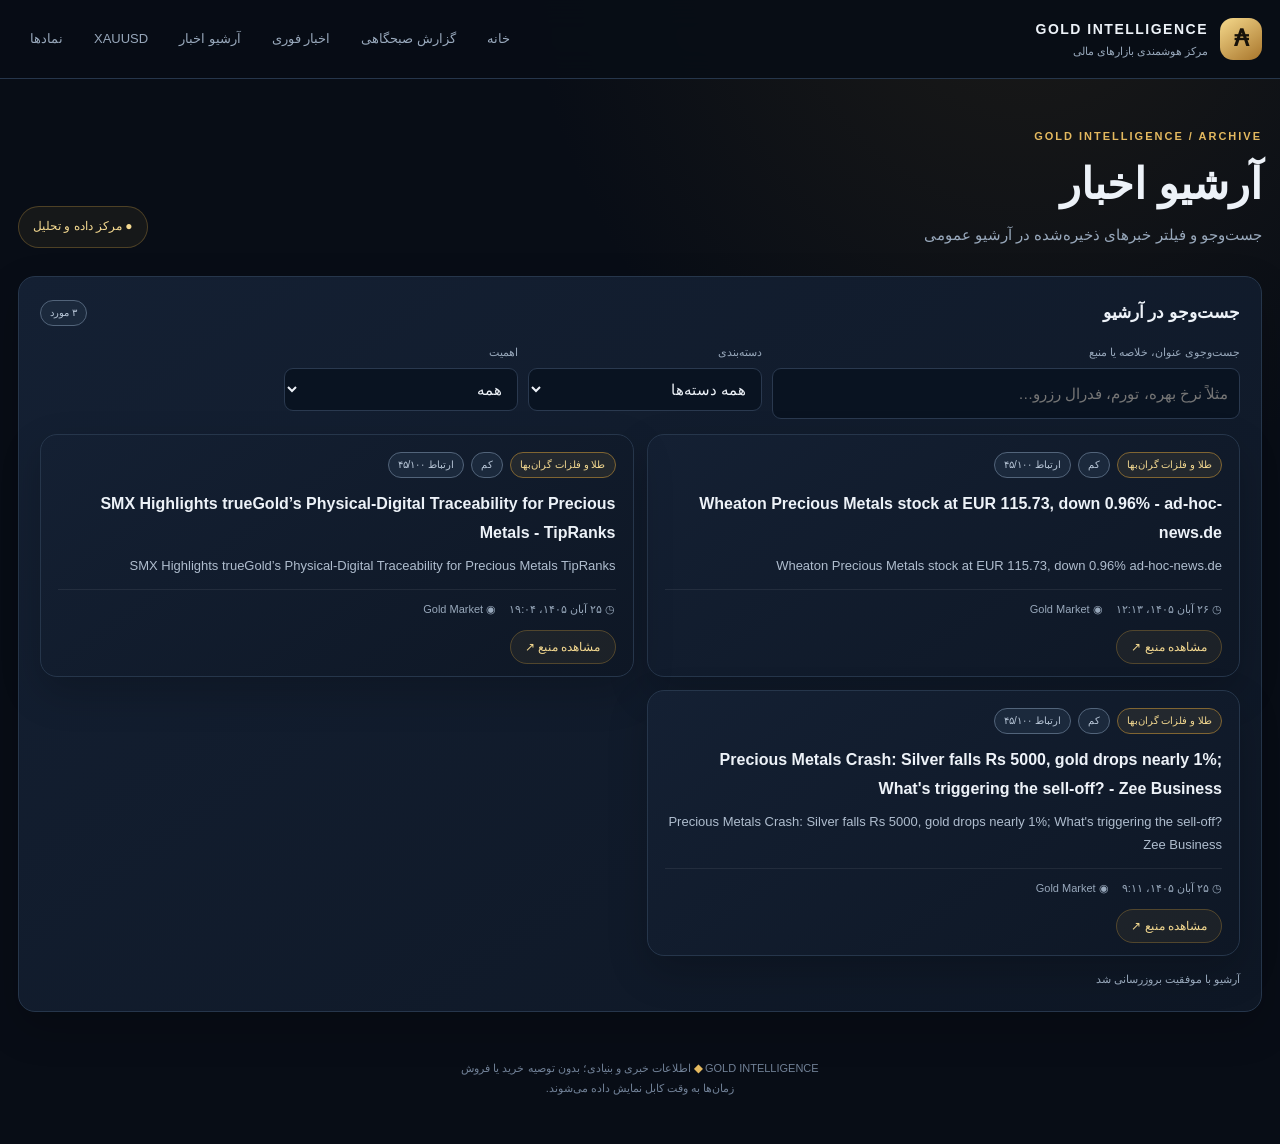
==== archive.html @ a311f6eb "Build multi-page Gold Intelligence website" ====
<!doctype html><html lang="fa" dir="rtl"><head><meta charset="utf-8"><meta name="viewport" content="width=device-width,initial-scale=1"><meta name="theme-color" content="#080d16"><meta name="description" content="آرشیو اخبار | Gold Intelligence"><title>آرشیو اخبار | Gold Intelligence</title><link rel="stylesheet" href="assets/site.css"></head><body data-page="archive" ><header class="topbar"><div class="shell top-inner"><a class="brand" href="index.html"><div class="mark">₳</div><div><strong>GOLD INTELLIGENCE</strong><small>مرکز هوشمندی بازارهای مالی</small></div></a><nav class="nav"><a href="index.html">خانه</a><a href="reports.html">گزارش صبحگاهی</a><a href="breaking.html">اخبار فوری</a><a href="archive.html">آرشیو اخبار</a><a href="xauusd.html">XAUUSD</a><a href="symbols.html">نمادها</a></nav></div></header><main class="shell"><section class="hero"><div><div class="eyebrow">GOLD INTELLIGENCE / ARCHIVE</div><h1>آرشیو اخبار</h1><p>جست‌وجو و فیلتر خبرهای ذخیره‌شده در آرشیو عمومی</p></div><div class="pill">● مرکز داده و تحلیل</div></section><section class="panel"><div class="section-head"><h2>جست‌وجو در آرشیو</h2><span id="result-count" class="tag">—</span></div><div class="filters"><div class="field wide"><label>جست‌وجوی عنوان، خلاصه یا منبع</label><input id="q" type="search" placeholder="مثلاً نرخ بهره، تورم، فدرال رزرو…"></div><div class="field"><label>دسته‌بندی</label><select id="cat"><option value="">همه دسته‌ها</option></select></div><div class="field"><label>اهمیت</label><select id="imp"><option value="">همه</option><option>عادی</option><option>متوسط</option><option>بالا</option><option>فوری</option><option>بحرانی</option></select></div></div><div id="news-list" class="cards"><div class="empty">در حال دریافت آرشیو…</div></div><div id="status" style="color:var(--muted);font-size:11px;margin-top:14px"></div></section></main><footer class="shell footer">GOLD INTELLIGENCE <b>◆</b> اطلاعات خبری و بنیادی؛ بدون توصیه خرید یا فروش<br>زمان‌ها به وقت کابل نمایش داده می‌شوند.</footer><script src="assets/site.js" defer></script></body></html>
---- assets/site.css ----
:root{color-scheme:dark;--bg:#080d16;--panel:#101a29;--panel2:#142235;--line:#26364b;--gold:#e4b95f;--gold2:#f4d990;--text:#edf2f8;--muted:#98a8bb;--green:#55c58a;--red:#ef7777}*{box-sizing:border-box}body{margin:0;background:radial-gradient(ellipse at 80% -10%,#45371b55,transparent 35%),var(--bg);color:var(--text);font:15px/1.8 Tahoma,"Segoe UI",sans-serif}a{color:inherit;text-decoration:none}.shell{width:min(1320px,calc(100% - 36px));margin:auto}.topbar{position:sticky;top:0;z-index:10;background:#080d16ed;backdrop-filter:blur(16px);border-bottom:1px solid var(--line)}.top-inner{min-height:78px;display:flex;align-items:center;justify-content:space-between;gap:24px}.brand{display:flex;align-items:center;gap:12px;min-width:220px}.mark{width:42px;height:42px;border-radius:13px;background:linear-gradient(145deg,#f5d98c,#a8752b);display:grid;place-items:center;color:#17120a;font-size:23px;font-weight:900}.brand strong{display:block;letter-spacing:1.5px;font-size:14px}.brand small{display:block;color:var(--muted);font-size:11px}.nav{display:flex;gap:7px;flex-wrap:wrap}.nav a{padding:8px 12px;border-radius:9px;color:var(--muted);font-size:13px}.nav a:hover,.nav a.active{background:#d9ad5318;color:var(--gold2)}.hero{padding:48px 0 28px;display:flex;justify-content:space-between;align-items:end;gap:24px}.eyebrow{color:var(--gold);font-size:11px;font-weight:bold;letter-spacing:2px}.hero h1{font-size:clamp(27px,4vw,43px);line-height:1.35;margin:8px 0}.hero p{color:var(--muted);max-width:760px;margin:0}.pill{border:1px solid #80653288;border-radius:99px;padding:9px 14px;color:var(--gold2);background:#d6aa4b12;font-size:12px;white-space:nowrap}.grid{display:grid;grid-template-columns:repeat(12,1fr);gap:16px}.panel,.stat,.news-card,.symbol-card{background:linear-gradient(145deg,#142033,#0e1725);border:1px solid var(--line);border-radius:17px;box-shadow:0 16px 40px #0003}.panel{padding:21px;margin-bottom:17px}.stat{grid-column:span 3;padding:19px}.stat span{color:var(--muted);font-size:12px}.stat strong{display:block;font-size:29px;color:var(--gold2);margin-top:5px}.stat small{color:#77879b;font-size:11px}.section-head{display:flex;align-items:center;justify-content:space-between;gap:14px;margin-bottom:15px}.section-head h2{font-size:17px;margin:0}.section-head small{color:var(--muted)}.cards{display:grid;grid-template-columns:repeat(2,minmax(0,1fr));gap:13px}.news-card{padding:17px;transition:.2s}.news-card:hover,.symbol-card:hover{transform:translateY(-2px);border-color:#92713a}.tags{display:flex;gap:7px;flex-wrap:wrap}.tag{font-size:10px;padding:3px 9px;border-radius:30px;border:1px solid #52647a;color:#b9c7d8;background:#1b293c}.tag.gold{color:var(--gold2);border-color:#806532;background:#d6aa4b18}.tag.urgent{color:#ffaaaa;border-color:#8b4545;background:#8b45451a}.news-card h3{font-size:16px;line-height:1.8;margin:12px 0 6px}.news-card p{font-size:13px;color:#afbdce;margin:0 0 12px}.meta{display:flex;gap:13px;flex-wrap:wrap;color:var(--muted);font-size:11px;border-top:1px solid #ffffff12;padding-top:10px}.empty{padding:32px;text-align:center;border:1px dashed #35445a;border-radius:14px;color:var(--muted)}.filters{display:grid;grid-template-columns:2fr repeat(3,1fr);gap:10px;margin:15px 0}.field label{display:block;color:var(--muted);font-size:11px;margin-bottom:5px}.field input,.field select{width:100%;background:#091321;border:1px solid #2a394f;color:var(--text);border-radius:9px;padding:11px;font:inherit}.btn{border:1px solid #806532;background:linear-gradient(135deg,#e7bd62,#b8893c);color:#17130b;border-radius:10px;padding:10px 15px;font-weight:bold;cursor:pointer}.symbol-grid{display:grid;grid-template-columns:repeat(4,1fr);gap:13px}.symbol-card{padding:19px}.symbol-card b{font-size:18px;color:var(--gold2)}.symbol-card p{color:var(--muted);font-size:12px;margin:5px 0}.symbol-card span{font-size:11px;color:#8b9bb0}.note{border-right:3px solid var(--gold);background:#d6aa4b12;padding:13px 16px;border-radius:8px;color:#c4cfdd;font-size:12px}.footer{padding:30px 0 45px;color:#718197;text-align:center;font-size:11px}.footer b{color:var(--gold)}@media(max-width:900px){.top-inner{align-items:flex-start;padding:15px 0;flex-direction:column;gap:10px}.nav{width:100%;overflow:auto;flex-wrap:nowrap}.nav a{white-space:nowrap}.stat{grid-column:span 6}.symbol-grid{grid-template-columns:repeat(2,1fr)}}@media(max-width:620px){.shell{width:calc(100% - 24px)}.hero{padding:30px 0 20px;align-items:flex-start;flex-direction:column}.cards{grid-template-columns:1fr}.filters{grid-template-columns:1fr 1fr}.filters .wide{grid-column:span 2}.panel{padding:14px}.stat{padding:14px}.stat strong{font-size:23px}.symbol-grid{grid-template-columns:1fr 1fr}}
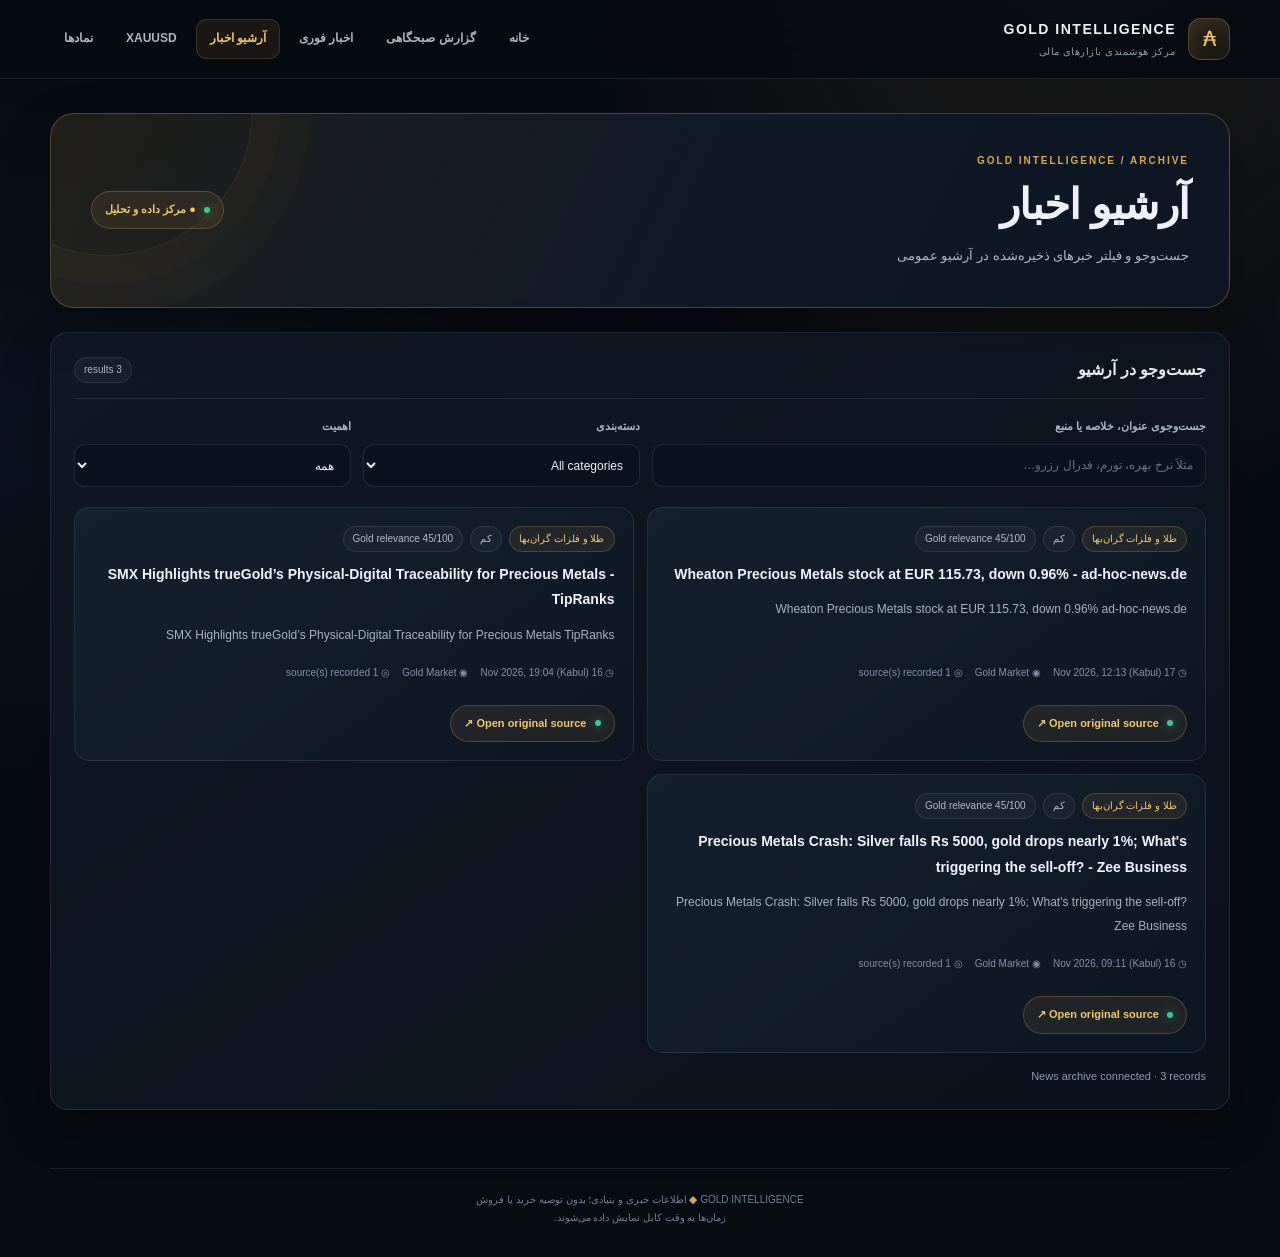
==== commit b86c6360: "Bust cached stylesheets across all dashboard pages" ====
--- a/archive.html
+++ b/archive.html
@@ -1 +1 @@
-<!doctype html><html lang="fa" dir="rtl"><head><meta charset="utf-8"><meta name="viewport" content="width=device-width,initial-scale=1"><meta name="theme-color" content="#080d16"><meta name="description" content="آرشیو اخبار | Gold Intelligence"><title>آرشیو اخبار | Gold Intelligence</title><link rel="stylesheet" href="assets/site.css"></head><body data-page="archive" ><header class="topbar"><div class="shell top-inner"><a class="brand" href="index.html"><div class="mark">₳</div><div><strong>GOLD INTELLIGENCE</strong><small>مرکز هوشمندی بازارهای مالی</small></div></a><nav class="nav"><a href="index.html">خانه</a><a href="reports.html">گزارش صبحگاهی</a><a href="breaking.html">اخبار فوری</a><a href="archive.html">آرشیو اخبار</a><a href="xauusd.html">XAUUSD</a><a href="symbols.html">نمادها</a></nav></div></header><main class="shell"><section class="hero"><div><div class="eyebrow">GOLD INTELLIGENCE / ARCHIVE</div><h1>آرشیو اخبار</h1><p>جست‌وجو و فیلتر خبرهای ذخیره‌شده در آرشیو عمومی</p></div><div class="pill">● مرکز داده و تحلیل</div></section><section class="panel"><div class="section-head"><h2>جست‌وجو در آرشیو</h2><span id="result-count" class="tag">—</span></div><div class="filters"><div class="field wide"><label>جست‌وجوی عنوان، خلاصه یا منبع</label><input id="q" type="search" placeholder="مثلاً نرخ بهره، تورم، فدرال رزرو…"></div><div class="field"><label>دسته‌بندی</label><select id="cat"><option value="">همه دسته‌ها</option></select></div><div class="field"><label>اهمیت</label><select id="imp"><option value="">همه</option><option>عادی</option><option>متوسط</option><option>بالا</option><option>فوری</option><option>بحرانی</option></select></div></div><div id="news-list" class="cards"><div class="empty">در حال دریافت آرشیو…</div></div><div id="status" style="color:var(--muted);font-size:11px;margin-top:14px"></div></section></main><footer class="shell footer">GOLD INTELLIGENCE <b>◆</b> اطلاعات خبری و بنیادی؛ بدون توصیه خرید یا فروش<br>زمان‌ها به وقت کابل نمایش داده می‌شوند.</footer><script src="assets/site.js" defer></script></body></html>+<!doctype html><html lang="fa" dir="rtl"><head><meta charset="utf-8"><meta name="viewport" content="width=device-width,initial-scale=1"><meta name="theme-color" content="#080d16"><meta name="description" content="آرشیو اخبار | Gold Intelligence"><title>آرشیو اخبار | Gold Intelligence</title><link rel="stylesheet" href="assets/site.css?v=20261117-1538"></head><body data-page="archive" ><header class="topbar"><div class="shell top-inner"><a class="brand" href="index.html"><div class="mark">₳</div><div><strong>GOLD INTELLIGENCE</strong><small>مرکز هوشمندی بازارهای مالی</small></div></a><nav class="nav"><a href="index.html">خانه</a><a href="reports.html">گزارش صبحگاهی</a><a href="breaking.html">اخبار فوری</a><a href="archive.html">آرشیو اخبار</a><a href="xauusd.html">XAUUSD</a><a href="symbols.html">نمادها</a></nav></div></header><main class="shell"><section class="hero"><div><div class="eyebrow">GOLD INTELLIGENCE / ARCHIVE</div><h1>آرشیو اخبار</h1><p>جست‌وجو و فیلتر خبرهای ذخیره‌شده در آرشیو عمومی</p></div><div class="pill">● مرکز داده و تحلیل</div></section><section class="panel"><div class="section-head"><h2>جست‌وجو در آرشیو</h2><span id="result-count" class="tag">—</span></div><div class="filters"><div class="field wide"><label>جست‌وجوی عنوان، خلاصه یا منبع</label><input id="q" type="search" placeholder="مثلاً نرخ بهره، تورم، فدرال رزرو…"></div><div class="field"><label>دسته‌بندی</label><select id="cat"><option value="">همه دسته‌ها</option></select></div><div class="field"><label>اهمیت</label><select id="imp"><option value="">همه</option><option>عادی</option><option>متوسط</option><option>بالا</option><option>فوری</option><option>بحرانی</option></select></div></div><div id="news-list" class="cards"><div class="empty">در حال دریافت آرشیو…</div></div><div id="status" style="color:var(--muted);font-size:11px;margin-top:14px"></div></section></main><footer class="shell footer">GOLD INTELLIGENCE <b>◆</b> اطلاعات خبری و بنیادی؛ بدون توصیه خرید یا فروش<br>زمان‌ها به وقت کابل نمایش داده می‌شوند.</footer><script src="assets/site.js" defer></script></body></html>
--- a/assets/site.css
+++ b/assets/site.css
@@ -1 +1,86 @@
-:root{color-scheme:dark;--bg:#080d16;--panel:#101a29;--panel2:#142235;--line:#26364b;--gold:#e4b95f;--gold2:#f4d990;--text:#edf2f8;--muted:#98a8bb;--green:#55c58a;--red:#ef7777}*{box-sizing:border-box}body{margin:0;background:radial-gradient(ellipse at 80% -10%,#45371b55,transparent 35%),var(--bg);color:var(--text);font:15px/1.8 Tahoma,"Segoe UI",sans-serif}a{color:inherit;text-decoration:none}.shell{width:min(1320px,calc(100% - 36px));margin:auto}.topbar{position:sticky;top:0;z-index:10;background:#080d16ed;backdrop-filter:blur(16px);border-bottom:1px solid var(--line)}.top-inner{min-height:78px;display:flex;align-items:center;justify-content:space-between;gap:24px}.brand{display:flex;align-items:center;gap:12px;min-width:220px}.mark{width:42px;height:42px;border-radius:13px;background:linear-gradient(145deg,#f5d98c,#a8752b);display:grid;place-items:center;color:#17120a;font-size:23px;font-weight:900}.brand strong{display:block;letter-spacing:1.5px;font-size:14px}.brand small{display:block;color:var(--muted);font-size:11px}.nav{display:flex;gap:7px;flex-wrap:wrap}.nav a{padding:8px 12px;border-radius:9px;color:var(--muted);font-size:13px}.nav a:hover,.nav a.active{background:#d9ad5318;color:var(--gold2)}.hero{padding:48px 0 28px;display:flex;justify-content:space-between;align-items:end;gap:24px}.eyebrow{color:var(--gold);font-size:11px;font-weight:bold;letter-spacing:2px}.hero h1{font-size:clamp(27px,4vw,43px);line-height:1.35;margin:8px 0}.hero p{color:var(--muted);max-width:760px;margin:0}.pill{border:1px solid #80653288;border-radius:99px;padding:9px 14px;color:var(--gold2);background:#d6aa4b12;font-size:12px;white-space:nowrap}.grid{display:grid;grid-template-columns:repeat(12,1fr);gap:16px}.panel,.stat,.news-card,.symbol-card{background:linear-gradient(145deg,#142033,#0e1725);border:1px solid var(--line);border-radius:17px;box-shadow:0 16px 40px #0003}.panel{padding:21px;margin-bottom:17px}.stat{grid-column:span 3;padding:19px}.stat span{color:var(--muted);font-size:12px}.stat strong{display:block;font-size:29px;color:var(--gold2);margin-top:5px}.stat small{color:#77879b;font-size:11px}.section-head{display:flex;align-items:center;justify-content:space-between;gap:14px;margin-bottom:15px}.section-head h2{font-size:17px;margin:0}.section-head small{color:var(--muted)}.cards{display:grid;grid-template-columns:repeat(2,minmax(0,1fr));gap:13px}.news-card{padding:17px;transition:.2s}.news-card:hover,.symbol-card:hover{transform:translateY(-2px);border-color:#92713a}.tags{display:flex;gap:7px;flex-wrap:wrap}.tag{font-size:10px;padding:3px 9px;border-radius:30px;border:1px solid #52647a;color:#b9c7d8;background:#1b293c}.tag.gold{color:var(--gold2);border-color:#806532;background:#d6aa4b18}.tag.urgent{color:#ffaaaa;border-color:#8b4545;background:#8b45451a}.news-card h3{font-size:16px;line-height:1.8;margin:12px 0 6px}.news-card p{font-size:13px;color:#afbdce;margin:0 0 12px}.meta{display:flex;gap:13px;flex-wrap:wrap;color:var(--muted);font-size:11px;border-top:1px solid #ffffff12;padding-top:10px}.empty{padding:32px;text-align:center;border:1px dashed #35445a;border-radius:14px;color:var(--muted)}.filters{display:grid;grid-template-columns:2fr repeat(3,1fr);gap:10px;margin:15px 0}.field label{display:block;color:var(--muted);font-size:11px;margin-bottom:5px}.field input,.field select{width:100%;background:#091321;border:1px solid #2a394f;color:var(--text);border-radius:9px;padding:11px;font:inherit}.btn{border:1px solid #806532;background:linear-gradient(135deg,#e7bd62,#b8893c);color:#17130b;border-radius:10px;padding:10px 15px;font-weight:bold;cursor:pointer}.symbol-grid{display:grid;grid-template-columns:repeat(4,1fr);gap:13px}.symbol-card{padding:19px}.symbol-card b{font-size:18px;color:var(--gold2)}.symbol-card p{color:var(--muted);font-size:12px;margin:5px 0}.symbol-card span{font-size:11px;color:#8b9bb0}.note{border-right:3px solid var(--gold);background:#d6aa4b12;padding:13px 16px;border-radius:8px;color:#c4cfdd;font-size:12px}.footer{padding:30px 0 45px;color:#718197;text-align:center;font-size:11px}.footer b{color:var(--gold)}@media(max-width:900px){.top-inner{align-items:flex-start;padding:15px 0;flex-direction:column;gap:10px}.nav{width:100%;overflow:auto;flex-wrap:nowrap}.nav a{white-space:nowrap}.stat{grid-column:span 6}.symbol-grid{grid-template-columns:repeat(2,1fr)}}@media(max-width:620px){.shell{width:calc(100% - 24px)}.hero{padding:30px 0 20px;align-items:flex-start;flex-direction:column}.cards{grid-template-columns:1fr}.filters{grid-template-columns:1fr 1fr}.filters .wide{grid-column:span 2}.panel{padding:14px}.stat{padding:14px}.stat strong{font-size:23px}.symbol-grid{grid-template-columns:1fr 1fr}}+/* GOLD INTELLIGENCE — unified professional trading dashboard */
+:root{
+  color-scheme:dark;
+  --bg:#070b12;--bg-soft:#0b111b;--surface:#101925;--surface-2:#141f2d;
+  --surface-3:#182536;--line:rgba(181,196,216,.12);--line-strong:rgba(212,166,77,.3);
+  --text:#edf2f8;--muted:#8d9bad;--gold:#d6aa4b;--gold-bright:#f0c66d;
+  --green:#39c98a;--red:#ef7373;--blue:#7ca9e8;--radius:18px;
+  --shadow:0 18px 50px rgba(0,0,0,.24);
+}
+*{box-sizing:border-box}
+html{scroll-behavior:smooth;background:var(--bg)}
+body{margin:0;min-height:100vh;background:radial-gradient(ellipse at 85% -10%,rgba(214,170,75,.11),transparent 34%),radial-gradient(ellipse at 0% 35%,rgba(55,99,151,.09),transparent 30%),var(--bg);color:var(--text);font-family:Inter,"Segoe UI",Tahoma,Arial,sans-serif;font-size:14px;line-height:1.8;direction:rtl}
+a{color:inherit;text-decoration:none;transition:color .2s,border-color .2s,background .2s}
+button,input,select{font:inherit}
+button{cursor:pointer}
+::selection{background:rgba(214,170,75,.3);color:#fff}
+.shell{width:min(1180px,calc(100% - 44px));margin-inline:auto}
+.topbar{position:sticky;top:0;z-index:20;background:rgba(7,11,18,.88);border-bottom:1px solid var(--line);backdrop-filter:blur(18px);-webkit-backdrop-filter:blur(18px)}
+.top-inner{min-height:78px;display:flex;align-items:center;justify-content:space-between;gap:24px}
+.brand{display:flex;align-items:center;gap:12px;min-width:max-content}
+.brand .mark{width:42px;height:42px;display:grid;place-items:center;border:1px solid var(--line-strong);border-radius:13px;background:linear-gradient(145deg,rgba(214,170,75,.2),rgba(214,170,75,.04));color:var(--gold-bright);font-size:21px;box-shadow:inset 0 0 18px rgba(214,170,75,.07)}
+.brand strong{display:block;font-size:14px;letter-spacing:1.5px;font-weight:800}
+.brand small{display:block;color:var(--muted);font-size:10px;letter-spacing:.5px;margin-top:1px}
+.nav{display:flex;align-items:center;gap:5px;flex-wrap:wrap}
+.nav a{padding:8px 13px;border:1px solid transparent;border-radius:10px;color:#aab6c5;font-size:12px;font-weight:650;white-space:nowrap}
+.nav a:hover,.nav a.active{color:var(--gold-bright);background:rgba(214,170,75,.09);border-color:rgba(214,170,75,.18)}
+main.shell{padding-top:34px;padding-bottom:58px}
+.hero{position:relative;overflow:hidden;display:flex;align-items:center;justify-content:space-between;gap:30px;padding:38px 40px;margin-bottom:24px;border:1px solid var(--line-strong);border-radius:24px;background:linear-gradient(115deg,rgba(214,170,75,.12),rgba(17,27,41,.94) 52%,rgba(13,22,34,.98));box-shadow:var(--shadow)}
+.hero:after{content:"";position:absolute;width:290px;height:290px;border:1px solid rgba(214,170,75,.12);border-radius:50%;left:-90px;top:-150px;box-shadow:0 0 0 28px rgba(214,170,75,.025),0 0 0 58px rgba(214,170,75,.02);pointer-events:none}
+.hero>div{position:relative;z-index:1;max-width:760px}
+.eyebrow,.section-kicker{color:var(--gold);font-size:10px;font-weight:800;letter-spacing:2px;text-transform:uppercase}
+.hero h1{margin:8px 0 10px;font-size:clamp(27px,4vw,42px);line-height:1.3;font-weight:800;letter-spacing:-.8px}
+.hero p{max-width:720px;margin:0;color:#aeb9c8;font-size:13px;line-height:2}
+.pill{display:inline-flex;align-items:center;gap:8px;padding:8px 13px;border:1px solid rgba(214,170,75,.26);border-radius:999px;background:rgba(214,170,75,.09);color:var(--gold-bright);font-size:11px;font-weight:700;white-space:nowrap}
+.pill:before{content:"";width:6px;height:6px;border-radius:50%;background:var(--green);box-shadow:0 0 10px rgba(57,201,138,.65)}
+.grid{display:grid;grid-template-columns:repeat(4,minmax(0,1fr));gap:14px;margin:20px 0}
+.stat{position:relative;overflow:hidden;min-height:126px;padding:19px 20px;border:1px solid var(--line);border-radius:16px;background:linear-gradient(145deg,rgba(20,31,45,.96),rgba(12,19,29,.96));box-shadow:0 8px 24px rgba(0,0,0,.12)}
+.stat:after{content:"";position:absolute;width:70px;height:70px;left:-24px;bottom:-35px;border:1px solid rgba(214,170,75,.12);border-radius:50%}
+.stat span{display:block;color:var(--muted);font-size:11px;font-weight:600}
+.stat strong{display:block;margin:7px 0 3px;color:var(--text);font-size:25px;line-height:1.4;font-weight:800;direction:ltr;text-align:right;font-variant-numeric:tabular-nums}
+.stat small{color:#718197;font-size:10px}
+.panel{margin-top:18px;padding:23px;border:1px solid var(--line);border-radius:var(--radius);background:linear-gradient(145deg,rgba(16,25,37,.96),rgba(11,18,28,.97));box-shadow:var(--shadow)}
+.section-head{display:flex;align-items:center;justify-content:space-between;gap:15px;margin-bottom:18px;padding-bottom:14px;border-bottom:1px solid var(--line)}
+.section-head h2,.panel h2{margin:0;font-size:16px;font-weight:750;color:#e8edf4}
+.section-head small{color:var(--muted);font-size:11px}
+.section-head .tag{white-space:nowrap}
+.cards{display:grid;grid-template-columns:repeat(2,minmax(0,1fr));gap:13px}
+.news-card{display:flex;flex-direction:column;gap:10px;min-width:0;padding:18px;border:1px solid var(--line);border-radius:15px;background:linear-gradient(145deg,rgba(22,34,49,.88),rgba(14,23,35,.92));transition:transform .2s,border-color .2s,background .2s}
+.news-card:hover{transform:translateY(-2px);border-color:rgba(214,170,75,.32);background:var(--surface-2)}
+.news-card h3{margin:0;color:#f0f3f8;font-size:14px;line-height:1.8;font-weight:750}
+.news-card p{margin:0;color:#a6b2c1;font-size:12px;line-height:2}
+.news-card .meta{display:flex;align-items:center;flex-wrap:wrap;gap:12px;margin-top:auto;padding-top:7px;color:#8291a4;font-size:10px}
+.tags{display:flex;align-items:center;flex-wrap:wrap;gap:7px}
+.tag{display:inline-flex;align-items:center;padding:4px 9px;border:1px solid var(--line);border-radius:999px;background:rgba(255,255,255,.035);color:#aebaca;font-size:10px;line-height:1.6}
+.tag.gold{border-color:rgba(214,170,75,.24);background:rgba(214,170,75,.09);color:var(--gold-bright)}
+.tag.urgent{border-color:rgba(239,115,115,.25);background:rgba(239,115,115,.1);color:#ff9b9b}
+.tag.green{border-color:rgba(57,201,138,.22);background:rgba(57,201,138,.08);color:#71dfad}
+.filters{display:grid;grid-template-columns:minmax(220px,2fr) repeat(2,minmax(150px,1fr));gap:12px;margin:16px 0 20px}
+.field{display:flex;flex-direction:column;gap:7px;min-width:0}
+.field label{color:#aab6c5;font-size:11px;font-weight:650}
+.field input,.field select,.filters input,.filters select{width:100%;min-height:43px;padding:9px 12px;border:1px solid var(--line);border-radius:11px;outline:none;background:#0a121d;color:var(--text);font-size:12px}
+.field input:focus,.field select:focus,.filters input:focus,.filters select:focus{border-color:rgba(214,170,75,.55);box-shadow:0 0 0 3px rgba(214,170,75,.08)}
+.field input::placeholder,.filters input::placeholder{color:#637286}
+.empty{grid-column:1/-1;padding:30px 18px;border:1px dashed rgba(145,163,185,.2);border-radius:14px;color:var(--muted);text-align:center;font-size:12px;background:rgba(255,255,255,.015)}
+.status-line{display:flex;align-items:center;gap:9px;margin:12px 0;color:var(--green);font-size:11px}
+.status-line:before{content:"";width:7px;height:7px;border-radius:50%;background:currentColor;box-shadow:0 0 9px currentColor}
+.event-row{display:grid;grid-template-columns:minmax(0,1fr) auto;gap:10px 16px;padding:15px 0;border-bottom:1px solid var(--line)}
+.event-row:last-child{border:0}
+.event-row b{font-size:12px;color:#e4eaf1}
+.event-row small{display:block;color:var(--muted);font-size:10px}
+.event-values{grid-column:1/-1;display:flex;flex-wrap:wrap;gap:8px 18px;color:#94a4b7;font-size:10px}
+.report-message{white-space:pre-wrap;max-height:420px;overflow:auto;padding:20px;border:1px solid var(--line);border-radius:14px;background:#09111c;color:#cbd5e1;font:12px/2 Tahoma,"Segoe UI",sans-serif}
+.note{padding:13px 16px;border-right:2px solid var(--gold);border-radius:8px;background:rgba(214,170,75,.055);color:#aab6c5;font-size:11px;line-height:2}
+.symbol-grid{display:grid;grid-template-columns:repeat(3,minmax(0,1fr));gap:13px}
+.symbol-card{display:flex;align-items:center;justify-content:space-between;gap:12px;padding:17px;border:1px solid var(--line);border-radius:14px;background:var(--surface);transition:.2s}
+.symbol-card:hover{border-color:var(--line-strong);transform:translateY(-2px)}
+.symbol-card strong{font-size:14px;direction:ltr}
+.symbol-card small{display:block;color:var(--muted);font-size:10px}
+button,.button,.pill-link{border:1px solid var(--line-strong);border-radius:10px;background:rgba(214,170,75,.1);color:var(--gold-bright);padding:9px 14px;font-size:11px;font-weight:700}
+button:hover,.button:hover,.pill-link:hover{background:rgba(214,170,75,.18)}
+footer,.footer{padding:22px 0 30px;border-top:1px solid var(--line);color:#718096;font-size:10px;text-align:center}
+footer b,.footer b{color:var(--gold)}
+a:focus-visible,button:focus-visible,input:focus-visible,select:focus-visible{outline:2px solid var(--gold);outline-offset:3px}
+[dir="ltr"],.ltr{direction:ltr;unicode-bidi:embed}
+@media(max-width:900px){.top-inner{align-items:flex-start;flex-direction:column;padding:13px 0;gap:10px}.nav{width:100%;overflow-x:auto;flex-wrap:nowrap;padding-bottom:3px}.nav a{padding:7px 10px}.grid{grid-template-columns:repeat(2,minmax(0,1fr))}.symbol-grid{grid-template-columns:repeat(2,minmax(0,1fr))}}
+@media(max-width:620px){.shell{width:min(100% - 26px,1180px)}main.shell{padding-top:18px}.hero{align-items:flex-start;flex-direction:column;padding:25px 21px;border-radius:18px;gap:15px}.hero h1{font-size:27px}.grid{gap:9px}.stat{min-height:112px;padding:14px}.stat strong{font-size:21px}.panel{padding:16px;margin-top:13px}.cards{grid-template-columns:1fr}.filters{grid-template-columns:1fr}.symbol-grid{grid-template-columns:1fr}.section-head{align-items:flex-start;flex-direction:column}.brand strong{font-size:12px}}
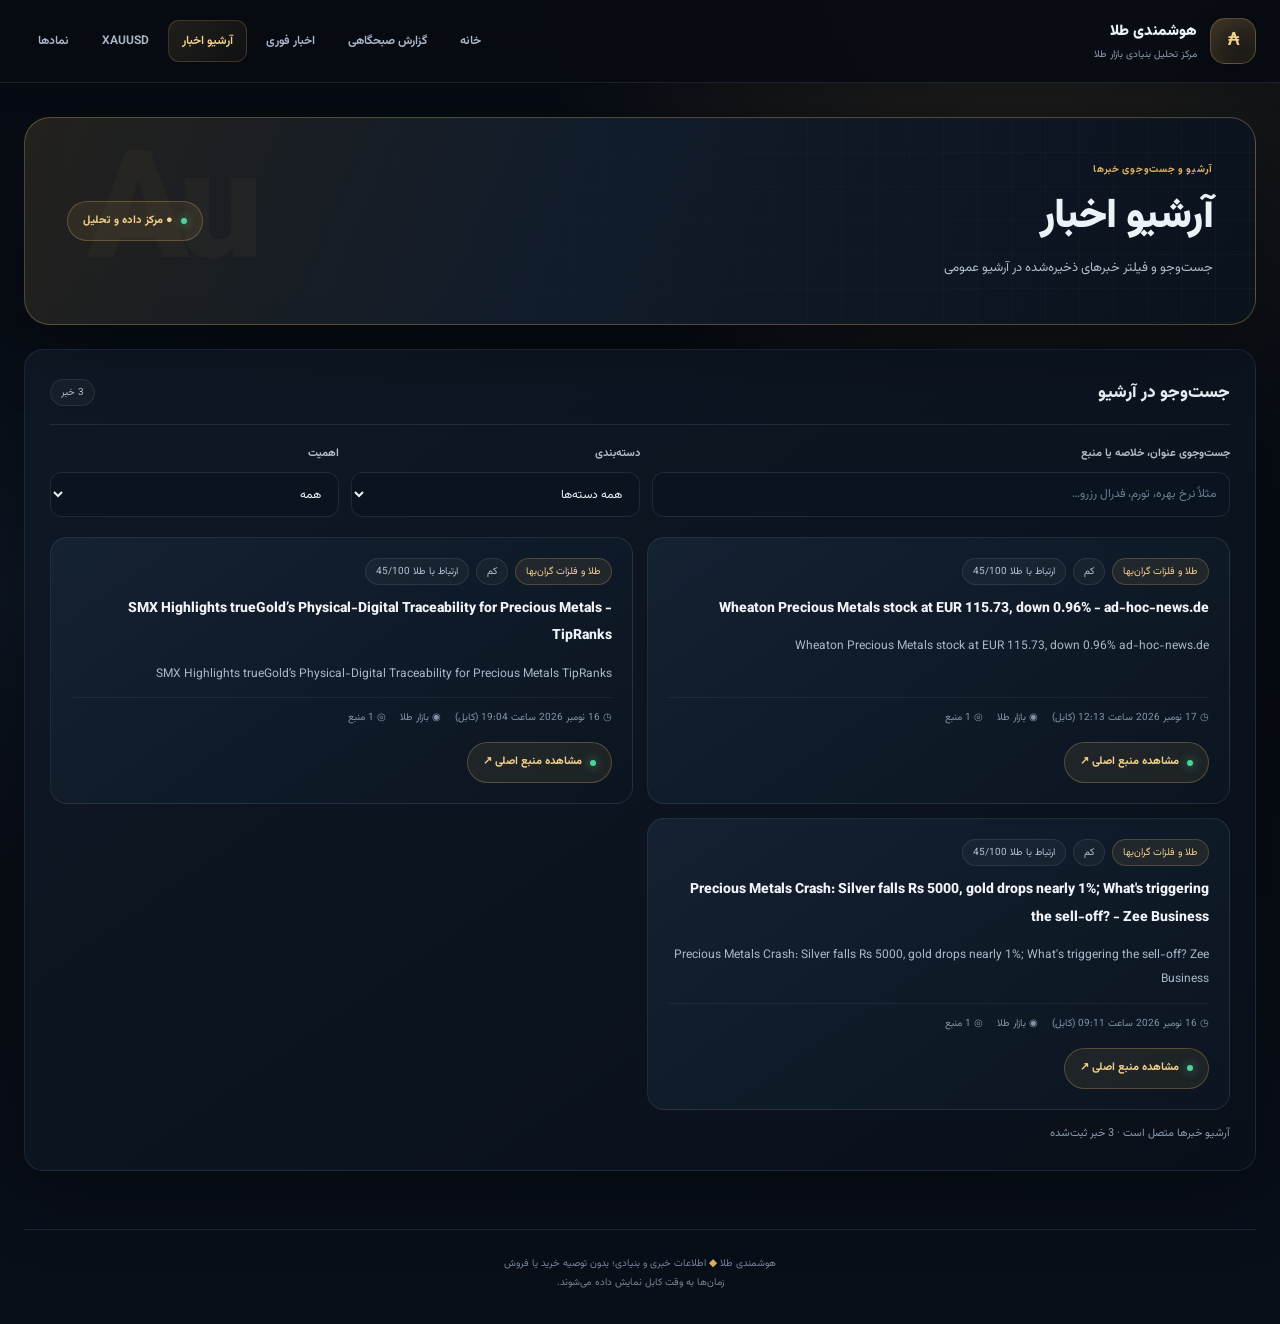
==== commit 90b21bac: "Redesign dashboard in Persian and isolate published morning report" ====
--- a/archive.html
+++ b/archive.html
@@ -1 +1 @@
-<!doctype html><html lang="fa" dir="rtl"><head><meta charset="utf-8"><meta name="viewport" content="width=device-width,initial-scale=1"><meta name="theme-color" content="#080d16"><meta name="description" content="آرشیو اخبار | Gold Intelligence"><title>آرشیو اخبار | Gold Intelligence</title><link rel="stylesheet" href="assets/site.css?v=20261117-1538"></head><body data-page="archive" ><header class="topbar"><div class="shell top-inner"><a class="brand" href="index.html"><div class="mark">₳</div><div><strong>GOLD INTELLIGENCE</strong><small>مرکز هوشمندی بازارهای مالی</small></div></a><nav class="nav"><a href="index.html">خانه</a><a href="reports.html">گزارش صبحگاهی</a><a href="breaking.html">اخبار فوری</a><a href="archive.html">آرشیو اخبار</a><a href="xauusd.html">XAUUSD</a><a href="symbols.html">نمادها</a></nav></div></header><main class="shell"><section class="hero"><div><div class="eyebrow">GOLD INTELLIGENCE / ARCHIVE</div><h1>آرشیو اخبار</h1><p>جست‌وجو و فیلتر خبرهای ذخیره‌شده در آرشیو عمومی</p></div><div class="pill">● مرکز داده و تحلیل</div></section><section class="panel"><div class="section-head"><h2>جست‌وجو در آرشیو</h2><span id="result-count" class="tag">—</span></div><div class="filters"><div class="field wide"><label>جست‌وجوی عنوان، خلاصه یا منبع</label><input id="q" type="search" placeholder="مثلاً نرخ بهره، تورم، فدرال رزرو…"></div><div class="field"><label>دسته‌بندی</label><select id="cat"><option value="">همه دسته‌ها</option></select></div><div class="field"><label>اهمیت</label><select id="imp"><option value="">همه</option><option>عادی</option><option>متوسط</option><option>بالا</option><option>فوری</option><option>بحرانی</option></select></div></div><div id="news-list" class="cards"><div class="empty">در حال دریافت آرشیو…</div></div><div id="status" style="color:var(--muted);font-size:11px;margin-top:14px"></div></section></main><footer class="shell footer">GOLD INTELLIGENCE <b>◆</b> اطلاعات خبری و بنیادی؛ بدون توصیه خرید یا فروش<br>زمان‌ها به وقت کابل نمایش داده می‌شوند.</footer><script src="assets/site.js" defer></script></body></html>+<!doctype html><html lang="fa" dir="rtl"><head><meta charset="utf-8"><meta name="viewport" content="width=device-width,initial-scale=1"><meta name="theme-color" content="#080d16"><meta name="description" content="آرشیو اخبار | هوشمندی طلا"><title>آرشیو اخبار | هوشمندی طلا</title><link rel="stylesheet" href="assets/site.css?v=20261117-fa2"></head><body data-page="archive" ><header class="topbar"><div class="shell top-inner"><a class="brand" href="index.html"><div class="mark">₳</div><div><strong>هوشمندی طلا</strong><small>مرکز تحلیل بنیادی بازار طلا</small></div></a><nav class="nav"><a href="index.html">خانه</a><a href="reports.html">گزارش صبحگاهی</a><a href="breaking.html">اخبار فوری</a><a href="archive.html">آرشیو اخبار</a><a href="xauusd.html">XAUUSD</a><a href="symbols.html">نمادها</a></nav></div></header><main class="shell"><section class="hero"><div><div class="eyebrow">آرشیو و جست‌وجوی خبرها</div><h1>آرشیو اخبار</h1><p>جست‌وجو و فیلتر خبرهای ذخیره‌شده در آرشیو عمومی</p></div><div class="pill">● مرکز داده و تحلیل</div></section><section class="panel"><div class="section-head"><h2>جست‌وجو در آرشیو</h2><span id="result-count" class="tag">—</span></div><div class="filters"><div class="field wide"><label>جست‌وجوی عنوان، خلاصه یا منبع</label><input id="q" type="search" placeholder="مثلاً نرخ بهره، تورم، فدرال رزرو…"></div><div class="field"><label>دسته‌بندی</label><select id="cat"><option value="">همه دسته‌ها</option></select></div><div class="field"><label>اهمیت</label><select id="imp"><option value="">همه</option><option>عادی</option><option>متوسط</option><option>بالا</option><option>فوری</option><option>بحرانی</option></select></div></div><div id="news-list" class="cards"><div class="empty">در حال دریافت آرشیو…</div></div><div id="status" style="color:var(--muted);font-size:11px;margin-top:14px"></div></section></main><footer class="shell footer">هوشمندی طلا <b>◆</b> اطلاعات خبری و بنیادی؛ بدون توصیه خرید یا فروش<br>زمان‌ها به وقت کابل نمایش داده می‌شوند.</footer><script src="assets/site.js?v=20261117-fa2" defer></script></body></html>
--- a/assets/site.css
+++ b/assets/site.css
@@ -1,86 +1,87 @@
-/* GOLD INTELLIGENCE — unified professional trading dashboard */
-:root{
-  color-scheme:dark;
-  --bg:#070b12;--bg-soft:#0b111b;--surface:#101925;--surface-2:#141f2d;
-  --surface-3:#182536;--line:rgba(181,196,216,.12);--line-strong:rgba(212,166,77,.3);
-  --text:#edf2f8;--muted:#8d9bad;--gold:#d6aa4b;--gold-bright:#f0c66d;
-  --green:#39c98a;--red:#ef7373;--blue:#7ca9e8;--radius:18px;
-  --shadow:0 18px 50px rgba(0,0,0,.24);
-}
+@import url('https://fonts.googleapis.com/css2?family=Vazirmatn:wght@400;500;600;700;800;900&display=swap');
+:root{color-scheme:dark;--bg:#070b12;--panel:#0d1521;--panel2:#111d2c;--panel3:#172538;--line:rgba(160,180,205,.13);--line2:rgba(211,170,91,.34);--gold:#d9ad5d;--gold2:#f2cf8b;--text:#edf2f8;--muted:#8e9caf;--green:#4bd39a;--red:#f27d7d;--blue:#83b8e9;--radius:19px;--shadow:0 24px 70px rgba(0,0,0,.28)}
 *{box-sizing:border-box}
 html{scroll-behavior:smooth;background:var(--bg)}
-body{margin:0;min-height:100vh;background:radial-gradient(ellipse at 85% -10%,rgba(214,170,75,.11),transparent 34%),radial-gradient(ellipse at 0% 35%,rgba(55,99,151,.09),transparent 30%),var(--bg);color:var(--text);font-family:Inter,"Segoe UI",Tahoma,Arial,sans-serif;font-size:14px;line-height:1.8;direction:rtl}
-a{color:inherit;text-decoration:none;transition:color .2s,border-color .2s,background .2s}
+body{margin:0;min-height:100vh;color:var(--text);font:14px/1.9 'Vazirmatn',Tahoma,sans-serif;direction:rtl;background:radial-gradient(ellipse at 80% -15%,rgba(199,151,69,.16),transparent 35%),radial-gradient(ellipse at 0 45%,rgba(53,100,153,.11),transparent 30%),linear-gradient(180deg,#080d15,#070b12 55%,#090f19)}
+a{color:inherit;text-decoration:none;transition:.22s}
 button,input,select{font:inherit}
-button{cursor:pointer}
-::selection{background:rgba(214,170,75,.3);color:#fff}
-.shell{width:min(1180px,calc(100% - 44px));margin-inline:auto}
-.topbar{position:sticky;top:0;z-index:20;background:rgba(7,11,18,.88);border-bottom:1px solid var(--line);backdrop-filter:blur(18px);-webkit-backdrop-filter:blur(18px)}
-.top-inner{min-height:78px;display:flex;align-items:center;justify-content:space-between;gap:24px}
-.brand{display:flex;align-items:center;gap:12px;min-width:max-content}
-.brand .mark{width:42px;height:42px;display:grid;place-items:center;border:1px solid var(--line-strong);border-radius:13px;background:linear-gradient(145deg,rgba(214,170,75,.2),rgba(214,170,75,.04));color:var(--gold-bright);font-size:21px;box-shadow:inset 0 0 18px rgba(214,170,75,.07)}
-.brand strong{display:block;font-size:14px;letter-spacing:1.5px;font-weight:800}
-.brand small{display:block;color:var(--muted);font-size:10px;letter-spacing:.5px;margin-top:1px}
+::selection{background:rgba(217,173,93,.3);color:#fff}
+.shell{width:min(1240px,calc(100% - 48px));margin-inline:auto}
+.topbar{position:sticky;top:0;z-index:50;background:rgba(7,11,18,.88);border-bottom:1px solid var(--line);backdrop-filter:blur(20px);box-shadow:0 8px 30px rgba(0,0,0,.12)}
+.top-inner{min-height:82px;display:flex;align-items:center;justify-content:space-between;gap:26px}
+.brand{display:flex;align-items:center;gap:13px;min-width:max-content}
+.brand .mark{width:46px;height:46px;display:grid;place-items:center;border:1px solid var(--line2);border-radius:15px;background:linear-gradient(145deg,rgba(217,173,93,.23),rgba(217,173,93,.045));color:var(--gold2);font-size:17px;font-weight:900;box-shadow:inset 0 0 22px rgba(217,173,93,.08),0 5px 24px rgba(0,0,0,.2)}
+.brand strong{display:block;font-size:15px;font-weight:900;letter-spacing:.1px}
+.brand small{display:block;color:var(--muted);font-size:10px;margin-top:-1px}
 .nav{display:flex;align-items:center;gap:5px;flex-wrap:wrap}
-.nav a{padding:8px 13px;border:1px solid transparent;border-radius:10px;color:#aab6c5;font-size:12px;font-weight:650;white-space:nowrap}
-.nav a:hover,.nav a.active{color:var(--gold-bright);background:rgba(214,170,75,.09);border-color:rgba(214,170,75,.18)}
+.nav a{padding:9px 13px;border:1px solid transparent;border-radius:11px;color:#aab7c8;font-size:12px;font-weight:650;white-space:nowrap}
+.nav a:hover,.nav a.active{color:var(--gold2);background:linear-gradient(135deg,rgba(217,173,93,.13),rgba(217,173,93,.045));border-color:rgba(217,173,93,.2)}
 main.shell{padding-top:34px;padding-bottom:58px}
-.hero{position:relative;overflow:hidden;display:flex;align-items:center;justify-content:space-between;gap:30px;padding:38px 40px;margin-bottom:24px;border:1px solid var(--line-strong);border-radius:24px;background:linear-gradient(115deg,rgba(214,170,75,.12),rgba(17,27,41,.94) 52%,rgba(13,22,34,.98));box-shadow:var(--shadow)}
-.hero:after{content:"";position:absolute;width:290px;height:290px;border:1px solid rgba(214,170,75,.12);border-radius:50%;left:-90px;top:-150px;box-shadow:0 0 0 28px rgba(214,170,75,.025),0 0 0 58px rgba(214,170,75,.02);pointer-events:none}
-.hero>div{position:relative;z-index:1;max-width:760px}
-.eyebrow,.section-kicker{color:var(--gold);font-size:10px;font-weight:800;letter-spacing:2px;text-transform:uppercase}
-.hero h1{margin:8px 0 10px;font-size:clamp(27px,4vw,42px);line-height:1.3;font-weight:800;letter-spacing:-.8px}
-.hero p{max-width:720px;margin:0;color:#aeb9c8;font-size:13px;line-height:2}
-.pill{display:inline-flex;align-items:center;gap:8px;padding:8px 13px;border:1px solid rgba(214,170,75,.26);border-radius:999px;background:rgba(214,170,75,.09);color:var(--gold-bright);font-size:11px;font-weight:700;white-space:nowrap}
-.pill:before{content:"";width:6px;height:6px;border-radius:50%;background:var(--green);box-shadow:0 0 10px rgba(57,201,138,.65)}
+.hero{position:relative;isolation:isolate;overflow:hidden;display:flex;align-items:center;justify-content:space-between;gap:28px;min-height:208px;padding:37px 42px;margin-bottom:24px;border:1px solid var(--line2);border-radius:26px;background:linear-gradient(112deg,rgba(217,173,93,.13),rgba(18,29,44,.96) 44%,rgba(10,18,29,.98));box-shadow:var(--shadow)}
+.hero:before{content:'';position:absolute;z-index:-1;inset:0;background:linear-gradient(rgba(255,255,255,.025) 1px,transparent 1px),linear-gradient(90deg,rgba(255,255,255,.025) 1px,transparent 1px);background-size:34px 34px;mask-image:linear-gradient(90deg,transparent,black)}
+.hero:after{content:'Au';position:absolute;z-index:-1;left:5%;top:50%;transform:translateY(-50%);font:900 150px/1 'Vazirmatn',sans-serif;color:rgba(217,173,93,.045);letter-spacing:-10px}
+.hero>div{position:relative;z-index:1;max-width:820px}
+.eyebrow,.section-kicker{color:var(--gold);font-size:10px;font-weight:800;letter-spacing:.7px}
+.hero h1{margin:9px 0 8px;font-size:clamp(27px,4vw,41px);line-height:1.45;font-weight:900;letter-spacing:-.6px}
+.hero p{max-width:760px;margin:0;color:#b0bdcc;font-size:13px;line-height:2.1}
+.pill{display:inline-flex;align-items:center;gap:8px;padding:9px 15px;border:1px solid rgba(217,173,93,.3);border-radius:999px;background:rgba(217,173,93,.09);color:var(--gold2);font-size:11px;font-weight:750;white-space:nowrap}
+.pill:before{content:'';width:6px;height:6px;border-radius:50%;background:var(--green);box-shadow:0 0 10px rgba(75,211,154,.7)}
 .grid{display:grid;grid-template-columns:repeat(4,minmax(0,1fr));gap:14px;margin:20px 0}
-.stat{position:relative;overflow:hidden;min-height:126px;padding:19px 20px;border:1px solid var(--line);border-radius:16px;background:linear-gradient(145deg,rgba(20,31,45,.96),rgba(12,19,29,.96));box-shadow:0 8px 24px rgba(0,0,0,.12)}
-.stat:after{content:"";position:absolute;width:70px;height:70px;left:-24px;bottom:-35px;border:1px solid rgba(214,170,75,.12);border-radius:50%}
-.stat span{display:block;color:var(--muted);font-size:11px;font-weight:600}
-.stat strong{display:block;margin:7px 0 3px;color:var(--text);font-size:25px;line-height:1.4;font-weight:800;direction:ltr;text-align:right;font-variant-numeric:tabular-nums}
-.stat small{color:#718197;font-size:10px}
-.panel{margin-top:18px;padding:23px;border:1px solid var(--line);border-radius:var(--radius);background:linear-gradient(145deg,rgba(16,25,37,.96),rgba(11,18,28,.97));box-shadow:var(--shadow)}
-.section-head{display:flex;align-items:center;justify-content:space-between;gap:15px;margin-bottom:18px;padding-bottom:14px;border-bottom:1px solid var(--line)}
-.section-head h2,.panel h2{margin:0;font-size:16px;font-weight:750;color:#e8edf4}
+.stat{position:relative;overflow:hidden;min-height:132px;padding:20px 21px;border:1px solid var(--line);border-radius:17px;background:linear-gradient(145deg,rgba(20,32,48,.98),rgba(11,19,30,.98));box-shadow:0 12px 30px rgba(0,0,0,.15);transition:transform .2s,border-color .2s}
+.stat:hover{transform:translateY(-2px);border-color:rgba(217,173,93,.25)}
+.stat:after{content:'';position:absolute;width:92px;height:92px;left:-35px;bottom:-50px;border:1px solid rgba(217,173,93,.14);border-radius:50%;box-shadow:0 0 0 13px rgba(217,173,93,.025)}
+.stat span{display:block;color:var(--muted);font-size:11px;font-weight:650}
+.stat strong{display:block;margin:7px 0 3px;color:var(--text);font-size:27px;line-height:1.5;font-weight:900;direction:ltr;text-align:right;font-variant-numeric:tabular-nums}
+.stat strong.small-value{font-size:16px;direction:rtl}
+.stat small{color:#77889d;font-size:10px}
+.panel{margin-top:19px;padding:25px;border:1px solid var(--line);border-radius:var(--radius);background:linear-gradient(145deg,rgba(15,25,38,.97),rgba(9,16,26,.98));box-shadow:var(--shadow)}
+.section-head{display:flex;align-items:center;justify-content:space-between;gap:16px;margin-bottom:19px;padding-bottom:15px;border-bottom:1px solid var(--line)}
+.section-head h2,.panel h2{margin:2px 0 0;font-size:17px;font-weight:850;color:#edf2f8}
 .section-head small{color:var(--muted);font-size:11px}
-.section-head .tag{white-space:nowrap}
-.cards{display:grid;grid-template-columns:repeat(2,minmax(0,1fr));gap:13px}
-.news-card{display:flex;flex-direction:column;gap:10px;min-width:0;padding:18px;border:1px solid var(--line);border-radius:15px;background:linear-gradient(145deg,rgba(22,34,49,.88),rgba(14,23,35,.92));transition:transform .2s,border-color .2s,background .2s}
-.news-card:hover{transform:translateY(-2px);border-color:rgba(214,170,75,.32);background:var(--surface-2)}
-.news-card h3{margin:0;color:#f0f3f8;font-size:14px;line-height:1.8;font-weight:750}
-.news-card p{margin:0;color:#a6b2c1;font-size:12px;line-height:2}
-.news-card .meta{display:flex;align-items:center;flex-wrap:wrap;gap:12px;margin-top:auto;padding-top:7px;color:#8291a4;font-size:10px}
+.cards{display:grid;grid-template-columns:repeat(2,minmax(0,1fr));gap:14px}
+.news-card{display:flex;flex-direction:column;gap:11px;min-width:0;min-height:240px;padding:20px;border:1px solid var(--line);border-radius:17px;background:linear-gradient(145deg,rgba(22,35,52,.9),rgba(12,21,33,.96));transition:transform .22s,border-color .22s,box-shadow .22s}
+.news-card:hover{transform:translateY(-3px);border-color:rgba(217,173,93,.34);box-shadow:0 16px 38px rgba(0,0,0,.2)}
+.news-card h3{margin:0;color:#f0f3f8;font-size:14px;line-height:1.95;font-weight:800;overflow-wrap:anywhere}
+.news-card p{margin:0;color:#aab7c7;font-size:12px;line-height:2.05}
+.news-card .meta{display:flex;align-items:center;flex-wrap:wrap;gap:8px 14px;margin-top:auto;padding-top:10px;border-top:1px solid rgba(160,180,205,.08);color:#8494a8;font-size:10px}
 .tags{display:flex;align-items:center;flex-wrap:wrap;gap:7px}
-.tag{display:inline-flex;align-items:center;padding:4px 9px;border:1px solid var(--line);border-radius:999px;background:rgba(255,255,255,.035);color:#aebaca;font-size:10px;line-height:1.6}
-.tag.gold{border-color:rgba(214,170,75,.24);background:rgba(214,170,75,.09);color:var(--gold-bright)}
-.tag.urgent{border-color:rgba(239,115,115,.25);background:rgba(239,115,115,.1);color:#ff9b9b}
-.tag.green{border-color:rgba(57,201,138,.22);background:rgba(57,201,138,.08);color:#71dfad}
+.tag{display:inline-flex;align-items:center;padding:4px 10px;border:1px solid var(--line);border-radius:999px;background:rgba(255,255,255,.035);color:#b5c1d0;font-size:10px;line-height:1.7}
+.tag.gold{border-color:rgba(217,173,93,.25);background:rgba(217,173,93,.09);color:var(--gold2)}
+.tag.urgent{border-color:rgba(242,125,125,.28);background:rgba(242,125,125,.1);color:#ffaaaa}
+.tag.green{border-color:rgba(75,211,154,.25);background:rgba(75,211,154,.09);color:#83e4b8}
+.card-actions{margin-top:4px}
 .filters{display:grid;grid-template-columns:minmax(220px,2fr) repeat(2,minmax(150px,1fr));gap:12px;margin:16px 0 20px}
 .field{display:flex;flex-direction:column;gap:7px;min-width:0}
-.field label{color:#aab6c5;font-size:11px;font-weight:650}
-.field input,.field select,.filters input,.filters select{width:100%;min-height:43px;padding:9px 12px;border:1px solid var(--line);border-radius:11px;outline:none;background:#0a121d;color:var(--text);font-size:12px}
-.field input:focus,.field select:focus,.filters input:focus,.filters select:focus{border-color:rgba(214,170,75,.55);box-shadow:0 0 0 3px rgba(214,170,75,.08)}
-.field input::placeholder,.filters input::placeholder{color:#637286}
-.empty{grid-column:1/-1;padding:30px 18px;border:1px dashed rgba(145,163,185,.2);border-radius:14px;color:var(--muted);text-align:center;font-size:12px;background:rgba(255,255,255,.015)}
-.status-line{display:flex;align-items:center;gap:9px;margin:12px 0;color:var(--green);font-size:11px}
-.status-line:before{content:"";width:7px;height:7px;border-radius:50%;background:currentColor;box-shadow:0 0 9px currentColor}
+.field label{color:#b1bdcb;font-size:11px;font-weight:700}
+.field input,.field select,.filters input,.filters select{width:100%;min-height:45px;padding:10px 13px;border:1px solid var(--line);border-radius:12px;outline:none;background:#0a1320;color:var(--text);font-size:12px}
+.field input:focus,.field select:focus,.filters input:focus,.filters select:focus{border-color:rgba(217,173,93,.6);box-shadow:0 0 0 3px rgba(217,173,93,.08)}
+.field input::placeholder,.filters input::placeholder{color:#6c7d92}
+.empty{grid-column:1/-1;padding:34px 20px;border:1px dashed rgba(145,163,185,.22);border-radius:15px;color:var(--muted);text-align:center;font-size:12px;background:rgba(255,255,255,.015)}
+.status-line{display:flex;align-items:center;gap:9px;margin:13px 0;color:var(--green);font-size:11px}
+.status-line:before{content:'';width:7px;height:7px;border-radius:50%;background:currentColor;box-shadow:0 0 9px currentColor}
 .event-row{display:grid;grid-template-columns:minmax(0,1fr) auto;gap:10px 16px;padding:15px 0;border-bottom:1px solid var(--line)}
 .event-row:last-child{border:0}
 .event-row b{font-size:12px;color:#e4eaf1}
 .event-row small{display:block;color:var(--muted);font-size:10px}
 .event-values{grid-column:1/-1;display:flex;flex-wrap:wrap;gap:8px 18px;color:#94a4b7;font-size:10px}
-.report-message{white-space:pre-wrap;max-height:420px;overflow:auto;padding:20px;border:1px solid var(--line);border-radius:14px;background:#09111c;color:#cbd5e1;font:12px/2 Tahoma,"Segoe UI",sans-serif}
-.note{padding:13px 16px;border-right:2px solid var(--gold);border-radius:8px;background:rgba(214,170,75,.055);color:#aab6c5;font-size:11px;line-height:2}
+.report-panel{padding:27px}
+.report-message{white-space:pre-wrap;max-height:none;overflow:visible;padding:24px;border:1px solid rgba(217,173,93,.17);border-radius:15px;background:linear-gradient(145deg,#0a1421,#0d1928);color:#d8e1ec;font:13px/2.25 'Vazirmatn',Tahoma,sans-serif;overflow-wrap:anywhere}
+.report-note{margin-top:17px}
+.note{padding:14px 17px;border-right:3px solid var(--gold);border-radius:10px;background:linear-gradient(90deg,rgba(217,173,93,.035),rgba(217,173,93,.075));color:#b2becc;font-size:11px;line-height:2}
 .symbol-grid{display:grid;grid-template-columns:repeat(3,minmax(0,1fr));gap:13px}
-.symbol-card{display:flex;align-items:center;justify-content:space-between;gap:12px;padding:17px;border:1px solid var(--line);border-radius:14px;background:var(--surface);transition:.2s}
-.symbol-card:hover{border-color:var(--line-strong);transform:translateY(-2px)}
-.symbol-card strong{font-size:14px;direction:ltr}
-.symbol-card small{display:block;color:var(--muted);font-size:10px}
-button,.button,.pill-link{border:1px solid var(--line-strong);border-radius:10px;background:rgba(214,170,75,.1);color:var(--gold-bright);padding:9px 14px;font-size:11px;font-weight:700}
-button:hover,.button:hover,.pill-link:hover{background:rgba(214,170,75,.18)}
-footer,.footer{padding:22px 0 30px;border-top:1px solid var(--line);color:#718096;font-size:10px;text-align:center}
+.symbol-card{display:flex;flex-direction:column;gap:6px;min-height:120px;padding:18px;border:1px solid var(--line);border-radius:15px;background:linear-gradient(145deg,#142235,#0d1725);transition:.22s}
+.symbol-card:hover{border-color:var(--line2);transform:translateY(-3px);box-shadow:0 12px 30px rgba(0,0,0,.2)}
+.symbol-card strong,.symbol-card b{font-size:15px;direction:ltr}
+.symbol-card p{margin:0;color:var(--muted);font-size:11px}
+.symbol-card span{margin-top:auto;color:var(--gold2);font-size:10px;font-weight:700}
+button,.button,.pill-link{border:1px solid var(--line2);border-radius:11px;background:rgba(217,173,93,.1);color:var(--gold2);padding:10px 15px;font-size:11px;font-weight:750}
+button:hover,.button:hover,.pill-link:hover{background:rgba(217,173,93,.19)}
+footer,.footer{padding:24px 0 32px;border-top:1px solid var(--line);color:#77869a;font-size:10px;text-align:center}
 footer b,.footer b{color:var(--gold)}
 a:focus-visible,button:focus-visible,input:focus-visible,select:focus-visible{outline:2px solid var(--gold);outline-offset:3px}
 [dir="ltr"],.ltr{direction:ltr;unicode-bidi:embed}
-@media(max-width:900px){.top-inner{align-items:flex-start;flex-direction:column;padding:13px 0;gap:10px}.nav{width:100%;overflow-x:auto;flex-wrap:nowrap;padding-bottom:3px}.nav a{padding:7px 10px}.grid{grid-template-columns:repeat(2,minmax(0,1fr))}.symbol-grid{grid-template-columns:repeat(2,minmax(0,1fr))}}
-@media(max-width:620px){.shell{width:min(100% - 26px,1180px)}main.shell{padding-top:18px}.hero{align-items:flex-start;flex-direction:column;padding:25px 21px;border-radius:18px;gap:15px}.hero h1{font-size:27px}.grid{gap:9px}.stat{min-height:112px;padding:14px}.stat strong{font-size:21px}.panel{padding:16px;margin-top:13px}.cards{grid-template-columns:1fr}.filters{grid-template-columns:1fr}.symbol-grid{grid-template-columns:1fr}.section-head{align-items:flex-start;flex-direction:column}.brand strong{font-size:12px}}
+@media(max-width:980px){.top-inner{align-items:flex-start;flex-direction:column;padding:14px 0;gap:10px}.nav{width:100%;overflow-x:auto;flex-wrap:nowrap;padding-bottom:4px}.nav a{padding:8px 11px}.grid{grid-template-columns:repeat(2,minmax(0,1fr))}.symbol-grid{grid-template-columns:repeat(2,minmax(0,1fr))}}
+@media(max-width:640px){.shell{width:min(100% - 26px,1240px)}main.shell{padding-top:18px}.hero{align-items:flex-start;flex-direction:column;min-height:0;padding:25px 21px;border-radius:19px;gap:15px}.hero h1{font-size:27px}.hero:after{font-size:100px;left:2%}.grid{gap:9px}.stat{min-height:116px;padding:14px}.stat strong{font-size:22px}.stat strong.small-value{font-size:14px}.panel{padding:16px;margin-top:13px}.cards{grid-template-columns:1fr}.news-card{min-height:0;padding:17px}.filters{grid-template-columns:1fr}.symbol-grid{grid-template-columns:1fr}.section-head{align-items:flex-start;flex-direction:column}.brand strong{font-size:13px}.report-message{padding:16px;font-size:12px}.report-panel{padding:16px}}
+
+.home-hero{min-height:230px}
+.report-stats .stat{min-height:118px}
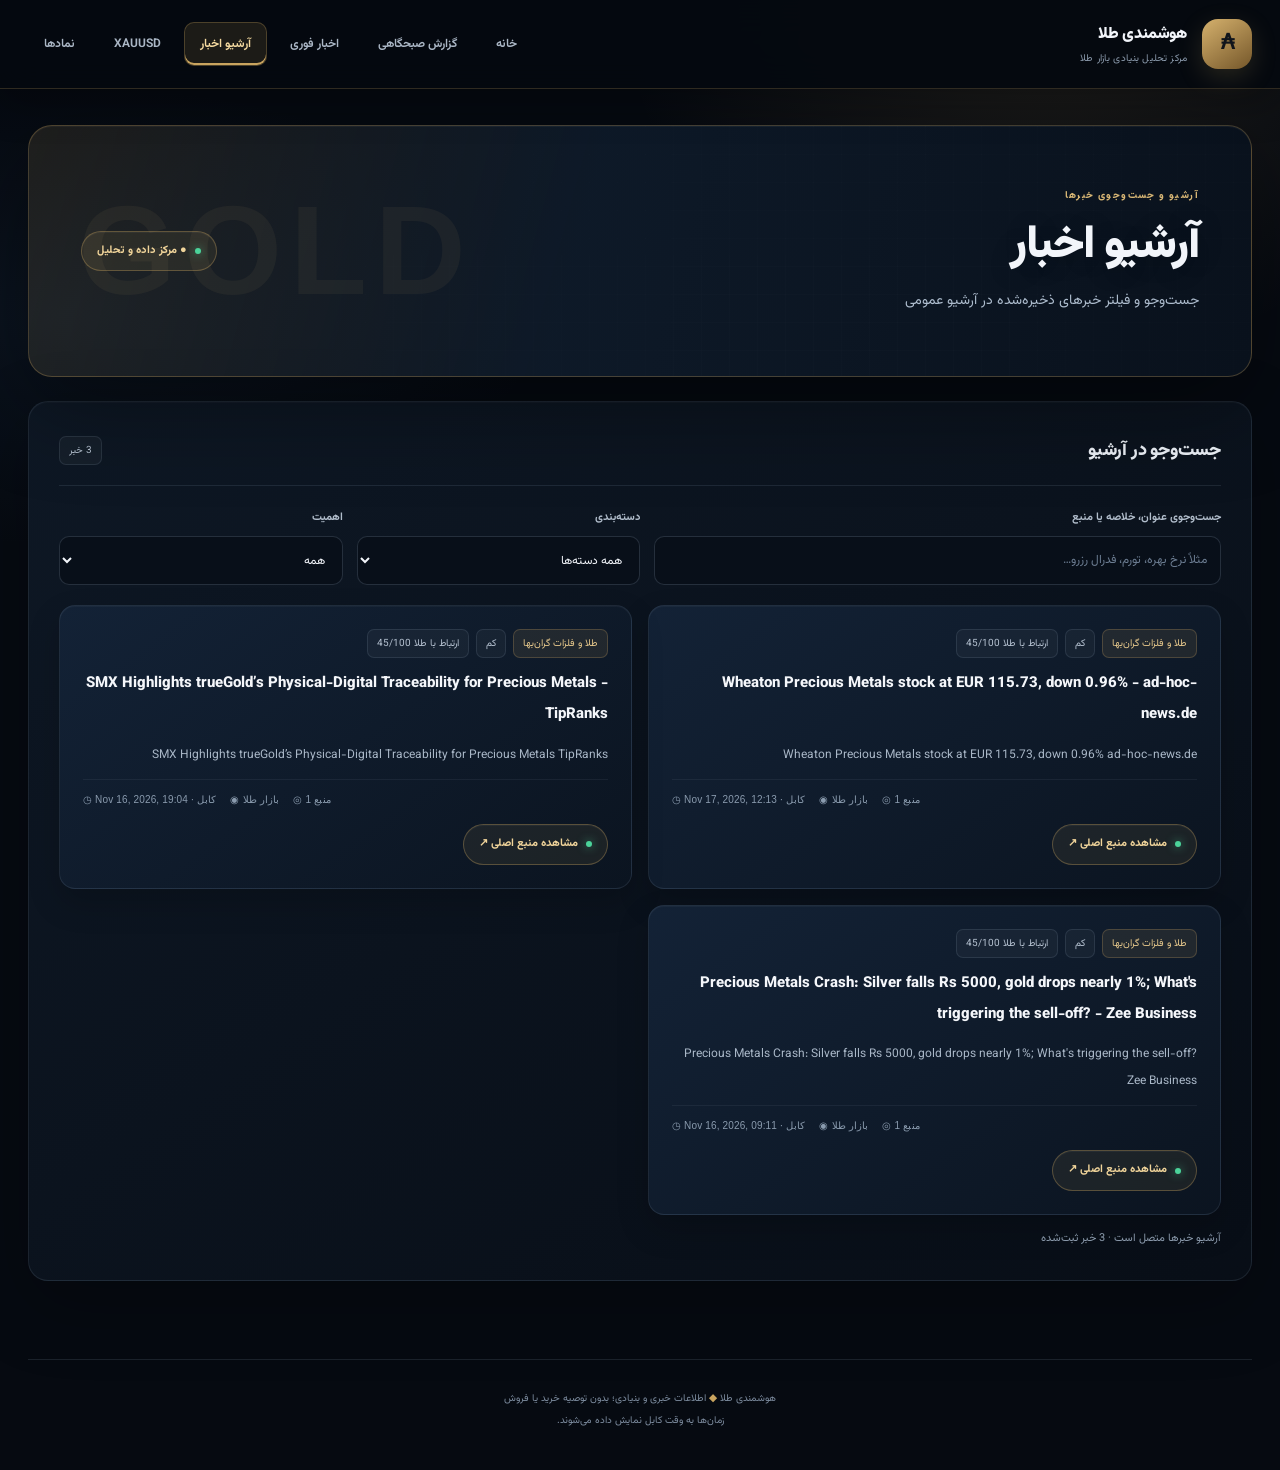
==== commit 2e309b23: "Redesign Gold Intelligence terminal and enforce English Gregorian dates" ====
--- a/archive.html
+++ b/archive.html
@@ -1 +1 @@
-<!doctype html><html lang="fa" dir="rtl"><head><meta charset="utf-8"><meta name="viewport" content="width=device-width,initial-scale=1"><meta name="theme-color" content="#080d16"><meta name="description" content="آرشیو اخبار | هوشمندی طلا"><title>آرشیو اخبار | هوشمندی طلا</title><link rel="stylesheet" href="assets/site.css?v=20261117-fa2"></head><body data-page="archive" ><header class="topbar"><div class="shell top-inner"><a class="brand" href="index.html"><div class="mark">₳</div><div><strong>هوشمندی طلا</strong><small>مرکز تحلیل بنیادی بازار طلا</small></div></a><nav class="nav"><a href="index.html">خانه</a><a href="reports.html">گزارش صبحگاهی</a><a href="breaking.html">اخبار فوری</a><a href="archive.html">آرشیو اخبار</a><a href="xauusd.html">XAUUSD</a><a href="symbols.html">نمادها</a></nav></div></header><main class="shell"><section class="hero"><div><div class="eyebrow">آرشیو و جست‌وجوی خبرها</div><h1>آرشیو اخبار</h1><p>جست‌وجو و فیلتر خبرهای ذخیره‌شده در آرشیو عمومی</p></div><div class="pill">● مرکز داده و تحلیل</div></section><section class="panel"><div class="section-head"><h2>جست‌وجو در آرشیو</h2><span id="result-count" class="tag">—</span></div><div class="filters"><div class="field wide"><label>جست‌وجوی عنوان، خلاصه یا منبع</label><input id="q" type="search" placeholder="مثلاً نرخ بهره، تورم، فدرال رزرو…"></div><div class="field"><label>دسته‌بندی</label><select id="cat"><option value="">همه دسته‌ها</option></select></div><div class="field"><label>اهمیت</label><select id="imp"><option value="">همه</option><option>عادی</option><option>متوسط</option><option>بالا</option><option>فوری</option><option>بحرانی</option></select></div></div><div id="news-list" class="cards"><div class="empty">در حال دریافت آرشیو…</div></div><div id="status" style="color:var(--muted);font-size:11px;margin-top:14px"></div></section></main><footer class="shell footer">هوشمندی طلا <b>◆</b> اطلاعات خبری و بنیادی؛ بدون توصیه خرید یا فروش<br>زمان‌ها به وقت کابل نمایش داده می‌شوند.</footer><script src="assets/site.js?v=20261117-fa2" defer></script></body></html>+<!doctype html><html lang="fa" dir="rtl"><head><meta charset="utf-8"><meta name="viewport" content="width=device-width,initial-scale=1"><meta name="theme-color" content="#080d16"><meta name="description" content="آرشیو اخبار | هوشمندی طلا"><title>آرشیو اخبار | هوشمندی طلا</title><link rel="stylesheet" href="assets/site.css?v=20261117-terminal4"></head><body data-page="archive" ><header class="topbar"><div class="shell top-inner"><a class="brand" href="index.html"><div class="mark">₳</div><div><strong>هوشمندی طلا</strong><small>مرکز تحلیل بنیادی بازار طلا</small></div></a><nav class="nav"><a href="index.html">خانه</a><a href="reports.html">گزارش صبحگاهی</a><a href="breaking.html">اخبار فوری</a><a href="archive.html">آرشیو اخبار</a><a href="xauusd.html">XAUUSD</a><a href="symbols.html">نمادها</a></nav></div></header><main class="shell"><section class="hero"><div><div class="eyebrow">آرشیو و جست‌وجوی خبرها</div><h1>آرشیو اخبار</h1><p>جست‌وجو و فیلتر خبرهای ذخیره‌شده در آرشیو عمومی</p></div><div class="pill">● مرکز داده و تحلیل</div></section><section class="panel"><div class="section-head"><h2>جست‌وجو در آرشیو</h2><span id="result-count" class="tag">—</span></div><div class="filters"><div class="field wide"><label>جست‌وجوی عنوان، خلاصه یا منبع</label><input id="q" type="search" placeholder="مثلاً نرخ بهره، تورم، فدرال رزرو…"></div><div class="field"><label>دسته‌بندی</label><select id="cat"><option value="">همه دسته‌ها</option></select></div><div class="field"><label>اهمیت</label><select id="imp"><option value="">همه</option><option>عادی</option><option>متوسط</option><option>بالا</option><option>فوری</option><option>بحرانی</option></select></div></div><div id="news-list" class="cards"><div class="empty">در حال دریافت آرشیو…</div></div><div id="status" style="color:var(--muted);font-size:11px;margin-top:14px"></div></section></main><footer class="shell footer">هوشمندی طلا <b>◆</b> اطلاعات خبری و بنیادی؛ بدون توصیه خرید یا فروش<br>زمان‌ها به وقت کابل نمایش داده می‌شوند.</footer><script src="assets/site.js?v=20261117-terminal4" defer></script></body></html>
--- a/assets/site.css
+++ b/assets/site.css
@@ -85,3 +85,39 @@
 
 .home-hero{min-height:230px}
 .report-stats .stat{min-height:118px}
+
+/* Premium finishing pass */
+:root{--gold:#e2b866;--gold2:#f6d99c;--line:rgba(165,184,208,.15);--radius:20px}
+body{background-image:radial-gradient(ellipse at 86% -12%,rgba(211,164,82,.18),transparent 36%),radial-gradient(ellipse at 8% 38%,rgba(61,112,164,.13),transparent 32%),linear-gradient(180deg,#080d15 0%,#070b12 58%,#0a111c 100%)}
+.topbar{background:rgba(6,10,17,.92);border-bottom-color:rgba(217,173,93,.18)}
+.brand .mark{font-size:18px;letter-spacing:-1px;box-shadow:inset 0 0 20px rgba(217,173,93,.1),0 0 28px rgba(217,173,93,.07)}
+.nav a{font-size:12px;transition:background .2s,border-color .2s,color .2s,transform .2s}
+.nav a:hover{transform:translateY(-1px)}
+.hero{min-height:226px;border-color:rgba(217,173,93,.38);background:linear-gradient(118deg,rgba(217,173,93,.16),rgba(17,29,45,.97) 46%,rgba(9,17,28,.99));box-shadow:0 28px 80px rgba(0,0,0,.32),inset 0 1px rgba(255,255,255,.035)}
+.hero h1{letter-spacing:-.8px;text-shadow:0 3px 24px rgba(0,0,0,.22)}
+.stat{background:linear-gradient(145deg,rgba(22,35,52,.98),rgba(10,18,29,.98));box-shadow:0 14px 38px rgba(0,0,0,.17),inset 0 1px rgba(255,255,255,.025)}
+.stat strong{font-feature-settings:"tnum";letter-spacing:.2px}
+.panel{background:linear-gradient(145deg,rgba(15,26,40,.98),rgba(9,16,26,.99));box-shadow:0 24px 70px rgba(0,0,0,.24),inset 0 1px rgba(255,255,255,.025)}
+.news-card{background:linear-gradient(145deg,rgba(23,37,55,.94),rgba(11,20,32,.98));box-shadow:inset 0 1px rgba(255,255,255,.025),0 10px 26px rgba(0,0,0,.12)}
+.news-card h3{font-size:14px;line-height:2.05}
+.news-card p{line-height:2.15}
+.news-card .meta{font-variant-numeric:tabular-nums}
+.report-message{font-variant-numeric:lining-nums tabular-nums;line-height:2.35}
+.pill{box-shadow:inset 0 1px rgba(255,255,255,.04);transition:transform .2s,background .2s,border-color .2s}
+.pill:hover{transform:translateY(-2px);background:rgba(217,173,93,.15);border-color:rgba(217,173,93,.48)}
+.footer{line-height:2.2}
+@media(min-width:1100px){.cards{gap:16px}.news-card{padding:23px;min-height:258px}.panel{padding:28px}.hero{padding:42px 48px}}
+
+
+/* GOLD INTELLIGENCE TERMINAL — premium editorial redesign */
+:root{--bg:#060a11;--panel:#0c1420;--panel2:#101c2b;--gold:#c9a45f;--gold2:#f0d49a;--text:#f2f5fa;--muted:#8c9bad;--line:rgba(153,174,199,.14);--line2:rgba(201,164,95,.36);--radius:18px;--shadow:0 26px 80px rgba(0,0,0,.36)}
+html{background:#060a11}body{font-family:'Vazirmatn',Tahoma,sans-serif;background:radial-gradient(ellipse at 82% 0%,rgba(201,164,95,.13),transparent 29%),radial-gradient(ellipse at 5% 35%,rgba(45,88,133,.12),transparent 28%),#060a11;background-attachment:fixed} .shell{width:min(1320px,calc(100% - 56px))}
+.topbar{background:rgba(5,9,15,.94);border-bottom:1px solid rgba(201,164,95,.22);box-shadow:0 12px 42px rgba(0,0,0,.28)}.top-inner{min-height:88px}.brand{gap:15px}.brand .mark{width:50px;height:50px;border-radius:16px;background:linear-gradient(145deg,#d5b16d 0%,#75572a 100%);color:#10141b;border:0;font-size:21px;box-shadow:0 8px 26px rgba(201,164,95,.18)}.brand strong{font-size:16px;letter-spacing:-.2px}.brand small{font-size:10px;letter-spacing:.15px}.nav{gap:7px}.nav a{padding:10px 15px;border-radius:10px;font-size:12px;color:#aab6c5}.nav a.active{color:#f4d99f;background:rgba(201,164,95,.12);border-color:rgba(201,164,95,.28);box-shadow:inset 0 -2px #c9a45f}
+main.shell{padding-top:36px;padding-bottom:68px}.hero{min-height:252px;padding:48px 52px;border-radius:24px;border:1px solid rgba(201,164,95,.3);background:linear-gradient(105deg,rgba(201,164,95,.12),rgba(14,26,41,.97) 45%,#09111c 100%);box-shadow:0 30px 90px rgba(0,0,0,.36),inset 0 1px rgba(255,255,255,.045)}.hero:before{opacity:.48;background-size:28px 28px;mask-image:linear-gradient(90deg,transparent 0%,#000 70%)}.hero:after{content:'GOLD';font:900 126px/1 Arial,sans-serif;letter-spacing:8px;left:4%;color:rgba(230,195,128,.055)}.eyebrow,.section-kicker{text-transform:uppercase;letter-spacing:1.4px;font-size:10px;color:#d9b775}.hero h1{font-size:clamp(30px,4.2vw,46px);line-height:1.4;letter-spacing:-1px}.hero p{font-size:14px;color:#aebdce;max-width:690px}.pill{border-color:rgba(201,164,95,.35);background:rgba(201,164,95,.09);color:#f0d49a}
+.grid{gap:16px;margin:22px 0}.stat{min-height:142px;padding:23px 24px;border-radius:17px;background:linear-gradient(145deg,#111e2d,#0a121d);border-color:rgba(153,174,199,.14);box-shadow:inset 0 1px rgba(255,255,255,.035),0 16px 42px rgba(0,0,0,.2)}.stat:before{content:'';position:absolute;top:0;right:22px;width:34px;height:2px;background:linear-gradient(90deg,transparent,#c9a45f)}.stat span{font-size:11px;color:#9aabbd}.stat strong{font-size:31px;color:#f4d99f}.stat small{font-size:10px;color:#77899d}
+.panel{margin-top:22px;padding:30px;border-radius:20px;border-color:rgba(153,174,199,.13);background:linear-gradient(145deg,rgba(14,24,37,.98),rgba(8,14,23,.99));box-shadow:0 24px 72px rgba(0,0,0,.25),inset 0 1px rgba(255,255,255,.025)}.section-head{margin-bottom:22px;padding-bottom:17px;border-bottom-color:rgba(153,174,199,.13)}.section-head h2,.panel h2{font-size:18px;letter-spacing:-.2px}.cards{grid-template-columns:repeat(2,minmax(0,1fr));gap:16px}.news-card{min-height:260px;padding:23px;border-radius:16px;border-color:rgba(153,174,199,.13);background:linear-gradient(145deg,#132236,#0b1420);box-shadow:inset 0 1px rgba(255,255,255,.035),0 14px 32px rgba(0,0,0,.18)}.news-card:hover{border-color:rgba(201,164,95,.48);box-shadow:0 22px 46px rgba(0,0,0,.28)}.news-card h3{font-size:15px;line-height:2.05;color:#f4f6fa}.news-card p{font-size:12px;line-height:2.2;color:#a9b7c7}.news-card .meta{font-size:10px;color:#8a9bae}.tag{border-radius:7px;padding:5px 9px}.tag.gold{background:rgba(201,164,95,.1);color:#e8c98c;border-color:rgba(201,164,95,.25)}
+.symbol-grid{grid-template-columns:repeat(4,minmax(0,1fr));gap:14px}.symbol-card{min-height:150px;padding:21px;border-radius:16px;background:linear-gradient(145deg,#142438,#0b1420);border-color:rgba(153,174,199,.13)}.symbol-card b{font-size:18px;color:#f0d49a}.symbol-card p{font-size:12px;line-height:2}.filters{gap:14px}.field input,.field select,.filters input,.filters select{min-height:49px;border-radius:10px;background:#080f19;border-color:rgba(153,174,199,.2)}.report-message{padding:30px;border-radius:16px;border-color:rgba(201,164,95,.22);background:linear-gradient(145deg,#091321,#0d1a29);font-size:14px;line-height:2.4}.footer{margin-top:10px;padding:28px 0 38px;color:#7e8da0}
+/* English Gregorian date typography */
+#updated,#report-date,.news-card .meta,[data-date]{direction:ltr;unicode-bidi:plaintext;font-family:Inter,Arial,sans-serif;font-variant-numeric:tabular-nums;letter-spacing:.15px}
+@media(max-width:980px){.shell{width:min(100% - 34px,1320px)}.top-inner{min-height:0}.symbol-grid{grid-template-columns:repeat(2,minmax(0,1fr))}.hero{padding:34px}.hero:after{font-size:92px}}
+@media(max-width:640px){.shell{width:calc(100% - 24px)}main.shell{padding-top:18px}.top-inner{padding:12px 0}.brand .mark{width:42px;height:42px}.hero{min-height:0;padding:27px 21px;border-radius:18px}.hero h1{font-size:27px}.hero p{font-size:12px}.hero:after{font-size:62px;left:3%}.grid{gap:9px}.stat{min-height:118px;padding:15px}.stat strong{font-size:24px}.panel{padding:17px;margin-top:14px}.cards,.symbol-grid{grid-template-columns:1fr}.news-card{min-height:0;padding:18px}.section-head{gap:10px}.report-message{padding:17px;font-size:12px}.nav{gap:3px}.nav a{font-size:11px;padding:8px 10px}}
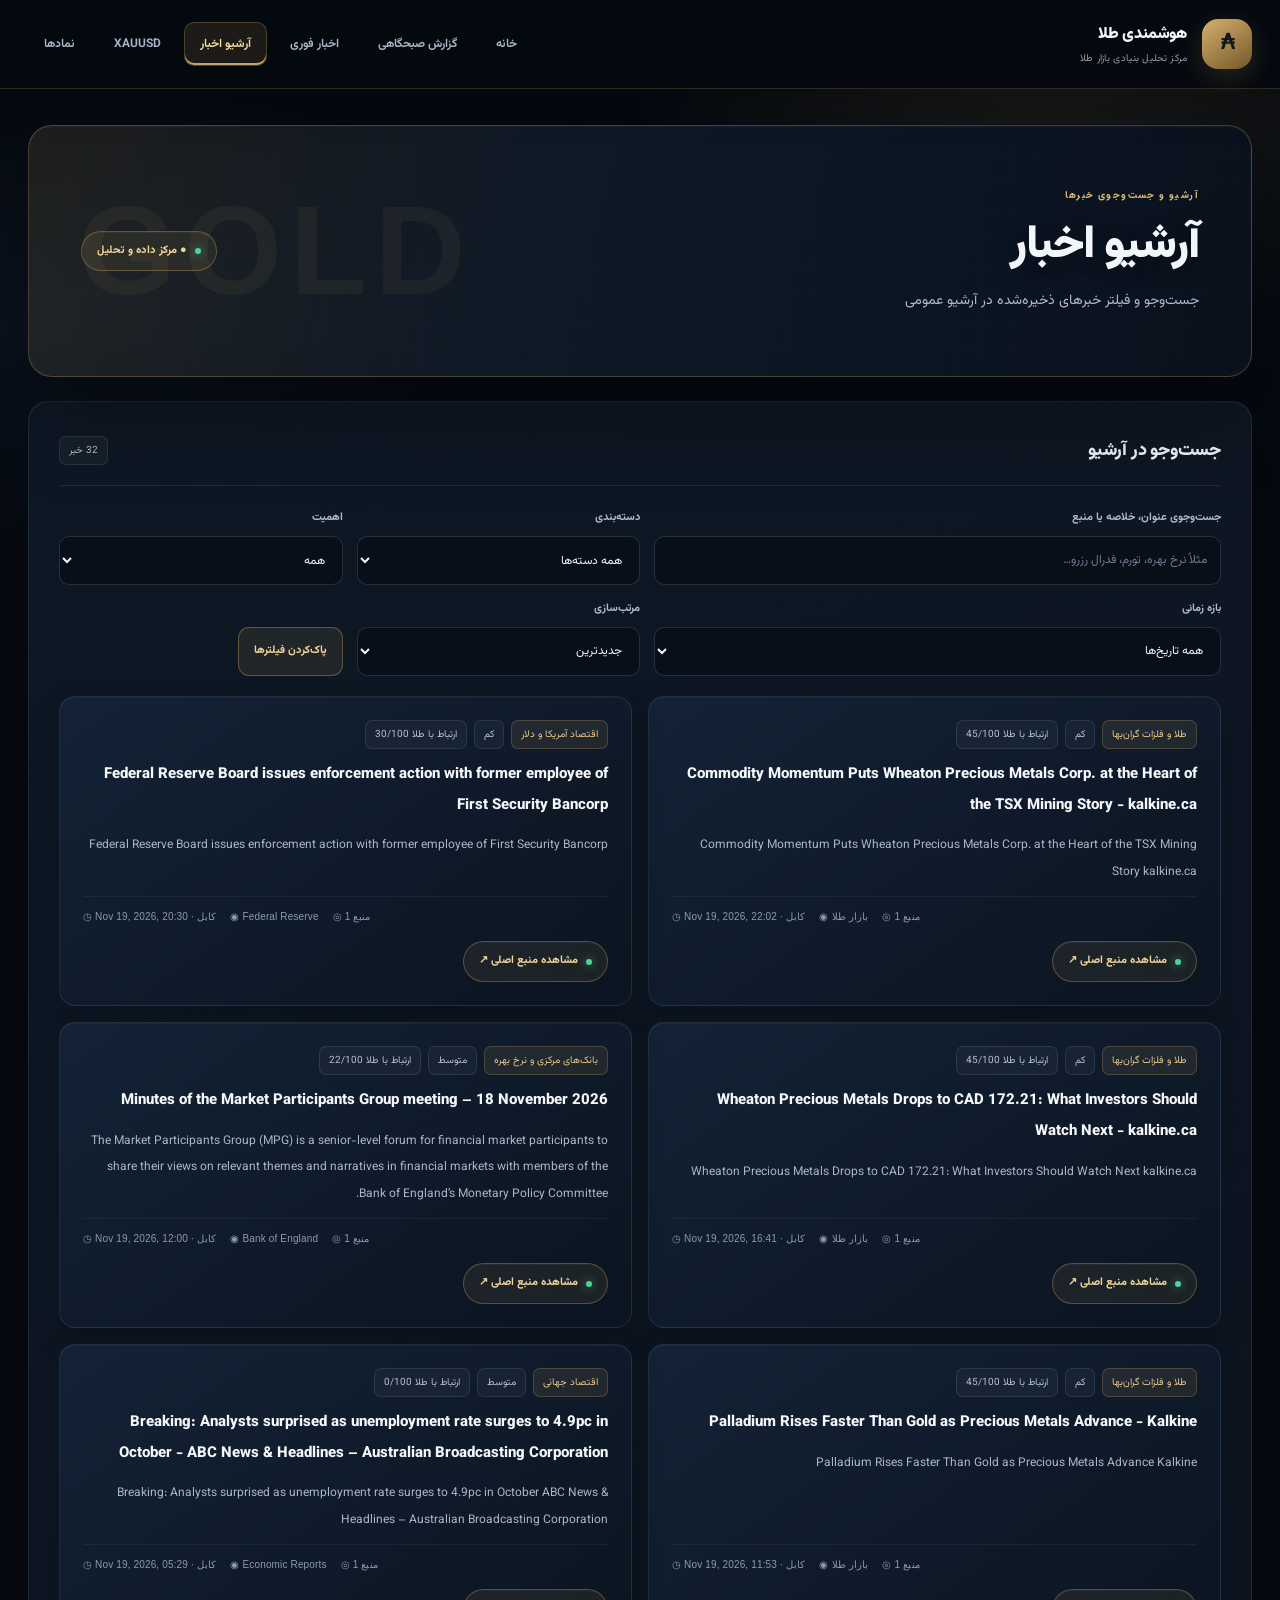
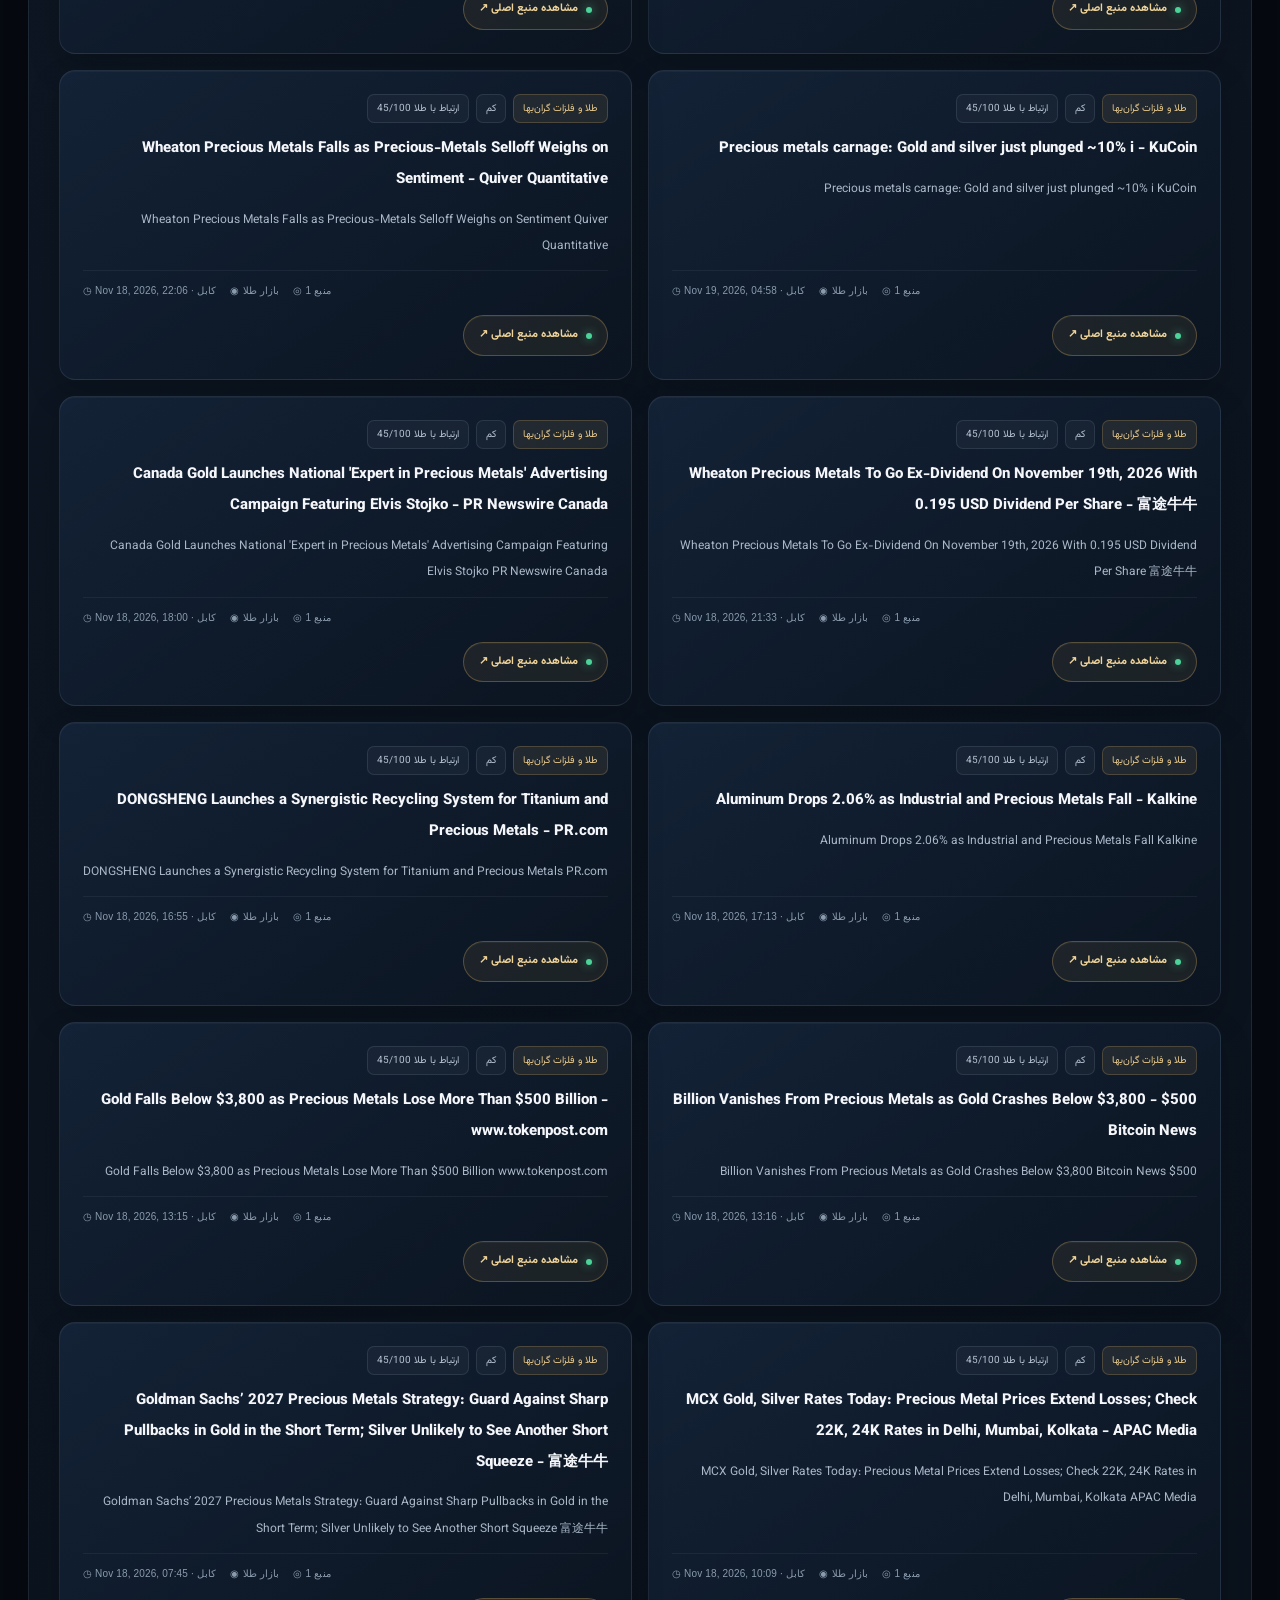
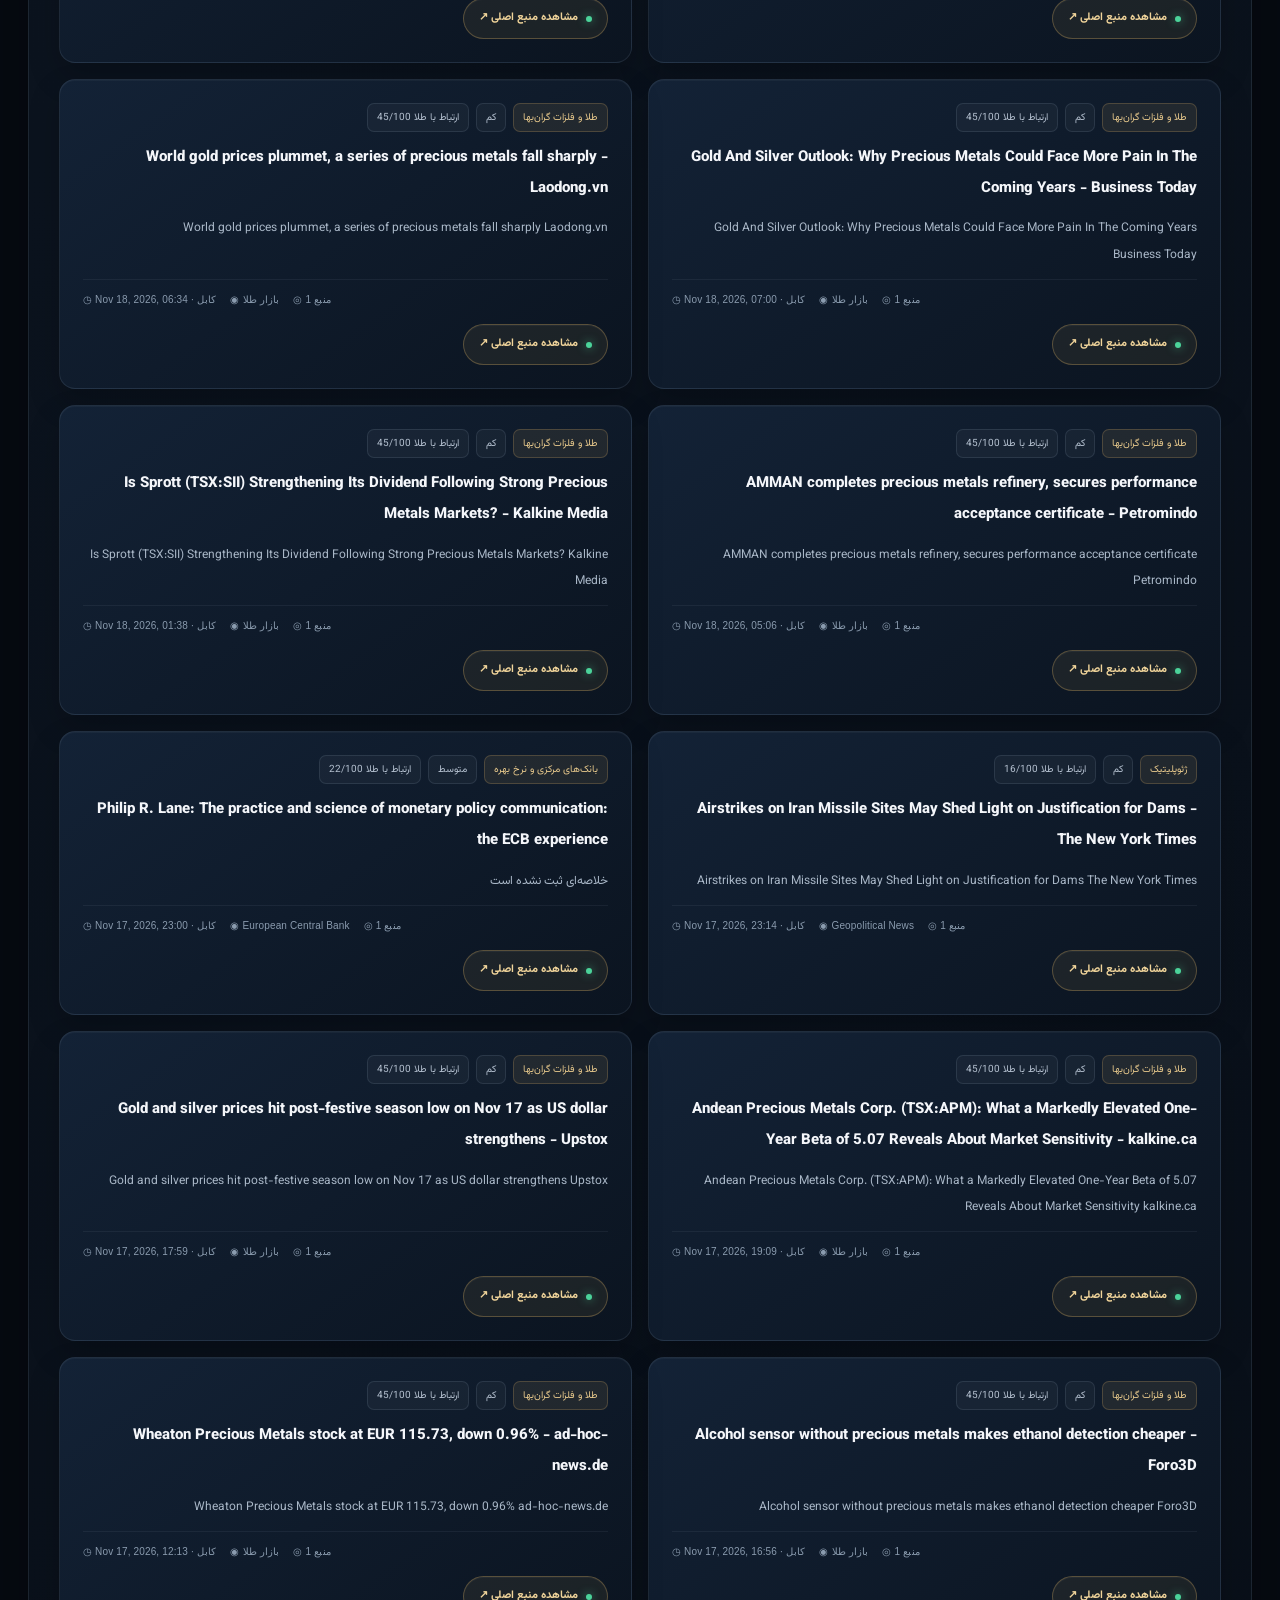
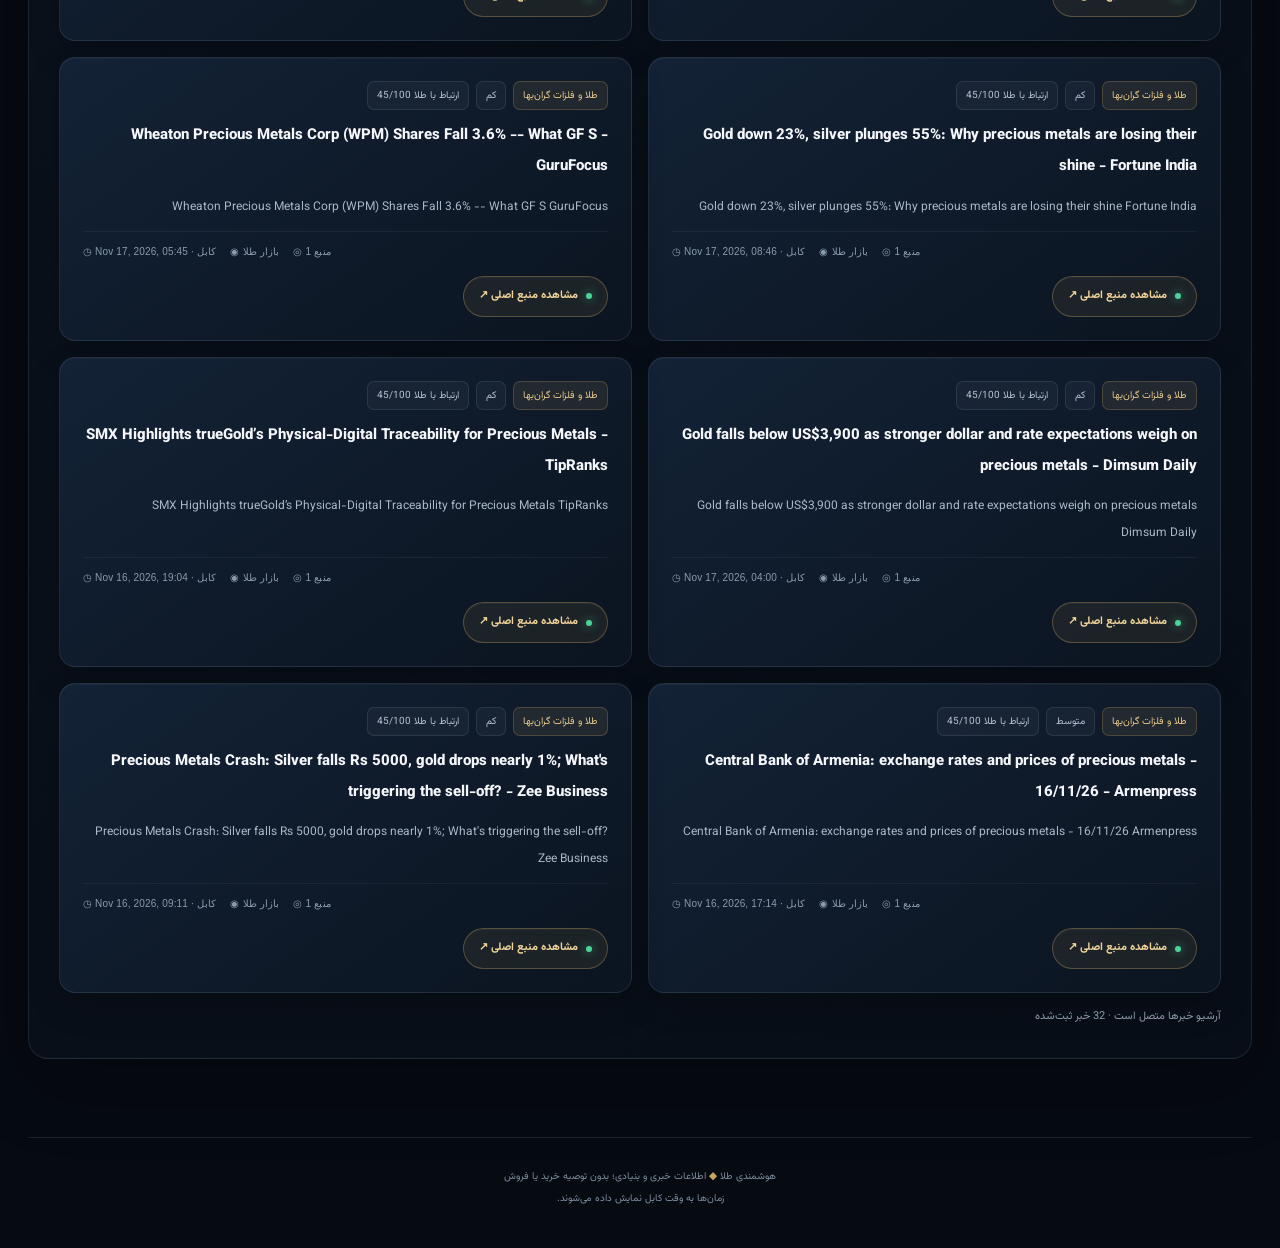
==== commit 04020467: "Enhance news archive filters and sorting" ====
--- a/archive.html
+++ b/archive.html
@@ -1 +1 @@
-<!doctype html><html lang="fa" dir="rtl"><head><meta charset="utf-8"><meta name="viewport" content="width=device-width,initial-scale=1"><meta name="theme-color" content="#080d16"><meta name="description" content="آرشیو اخبار | هوشمندی طلا"><title>آرشیو اخبار | هوشمندی طلا</title><link rel="stylesheet" href="assets/site.css?v=20261117-terminal4"></head><body data-page="archive" ><header class="topbar"><div class="shell top-inner"><a class="brand" href="index.html"><div class="mark">₳</div><div><strong>هوشمندی طلا</strong><small>مرکز تحلیل بنیادی بازار طلا</small></div></a><nav class="nav"><a href="index.html">خانه</a><a href="reports.html">گزارش صبحگاهی</a><a href="breaking.html">اخبار فوری</a><a href="archive.html">آرشیو اخبار</a><a href="xauusd.html">XAUUSD</a><a href="symbols.html">نمادها</a></nav></div></header><main class="shell"><section class="hero"><div><div class="eyebrow">آرشیو و جست‌وجوی خبرها</div><h1>آرشیو اخبار</h1><p>جست‌وجو و فیلتر خبرهای ذخیره‌شده در آرشیو عمومی</p></div><div class="pill">● مرکز داده و تحلیل</div></section><section class="panel"><div class="section-head"><h2>جست‌وجو در آرشیو</h2><span id="result-count" class="tag">—</span></div><div class="filters"><div class="field wide"><label>جست‌وجوی عنوان، خلاصه یا منبع</label><input id="q" type="search" placeholder="مثلاً نرخ بهره، تورم، فدرال رزرو…"></div><div class="field"><label>دسته‌بندی</label><select id="cat"><option value="">همه دسته‌ها</option></select></div><div class="field"><label>اهمیت</label><select id="imp"><option value="">همه</option><option>عادی</option><option>متوسط</option><option>بالا</option><option>فوری</option><option>بحرانی</option></select></div></div><div id="news-list" class="cards"><div class="empty">در حال دریافت آرشیو…</div></div><div id="status" style="color:var(--muted);font-size:11px;margin-top:14px"></div></section></main><footer class="shell footer">هوشمندی طلا <b>◆</b> اطلاعات خبری و بنیادی؛ بدون توصیه خرید یا فروش<br>زمان‌ها به وقت کابل نمایش داده می‌شوند.</footer><script src="assets/site.js?v=20261117-terminal4" defer></script></body></html>+<!doctype html><html lang="fa" dir="rtl"><head><meta charset="utf-8"><meta name="viewport" content="width=device-width,initial-scale=1"><meta name="theme-color" content="#080d16"><meta name="description" content="آرشیو اخبار | هوشمندی طلا"><title>آرشیو اخبار | هوشمندی طلا</title><link rel="stylesheet" href="assets/site.css?v=20261120-archivefilters1"></head><body data-page="archive" ><header class="topbar"><div class="shell top-inner"><a class="brand" href="index.html"><div class="mark">₳</div><div><strong>هوشمندی طلا</strong><small>مرکز تحلیل بنیادی بازار طلا</small></div></a><nav class="nav"><a href="index.html">خانه</a><a href="reports.html">گزارش صبحگاهی</a><a href="breaking.html">اخبار فوری</a><a href="archive.html">آرشیو اخبار</a><a href="xauusd.html">XAUUSD</a><a href="symbols.html">نمادها</a></nav></div></header><main class="shell"><section class="hero"><div><div class="eyebrow">آرشیو و جست‌وجوی خبرها</div><h1>آرشیو اخبار</h1><p>جست‌وجو و فیلتر خبرهای ذخیره‌شده در آرشیو عمومی</p></div><div class="pill">● مرکز داده و تحلیل</div></section><section class="panel"><div class="section-head"><h2>جست‌وجو در آرشیو</h2><span id="result-count" class="tag">—</span></div><div class="filters"><div class="field wide"><label>جست‌وجوی عنوان، خلاصه یا منبع</label><input id="q" type="search" placeholder="مثلاً نرخ بهره، تورم، فدرال رزرو…"></div><div class="field"><label>دسته‌بندی</label><select id="cat"><option value="">همه دسته‌ها</option></select></div><div class="field"><label>اهمیت</label><select id="imp"><option value="">همه</option><option>عادی</option><option>متوسط</option><option>بالا</option><option>فوری</option><option>بحرانی</option><option>کم</option></select></div><div class="field"><label>بازه زمانی</label><select id="range"><option value="all">همه تاریخ‌ها</option><option value="24h">۲۴ ساعت اخیر</option><option value="7d">۷ روز اخیر</option><option value="30d">۳۰ روز اخیر</option><option value="month">ماه جاری</option></select></div><div class="field"><label>مرتب‌سازی</label><select id="sort"><option value="new">جدیدترین</option><option value="old">قدیمی‌ترین</option><option value="importance">بالاترین اهمیت</option><option value="gold">بیشترین ارتباط با طلا</option></select></div><div class="filter-actions"><button id="reset-filters" type="button">پاک‌کردن فیلترها</button></div></div><div id="news-list" class="cards"><div class="empty">در حال دریافت آرشیو…</div></div><div id="status" style="color:var(--muted);font-size:11px;margin-top:14px"></div></section></main><footer class="shell footer">هوشمندی طلا <b>◆</b> اطلاعات خبری و بنیادی؛ بدون توصیه خرید یا فروش<br>زمان‌ها به وقت کابل نمایش داده می‌شوند.</footer><script src="assets/site.js?v=20261120-archivefilters1" defer></script></body></html>
--- a/assets/site.css
+++ b/assets/site.css
@@ -121,3 +121,6 @@
 #updated,#report-date,.news-card .meta,[data-date]{direction:ltr;unicode-bidi:plaintext;font-family:Inter,Arial,sans-serif;font-variant-numeric:tabular-nums;letter-spacing:.15px}
 @media(max-width:980px){.shell{width:min(100% - 34px,1320px)}.top-inner{min-height:0}.symbol-grid{grid-template-columns:repeat(2,minmax(0,1fr))}.hero{padding:34px}.hero:after{font-size:92px}}
 @media(max-width:640px){.shell{width:calc(100% - 24px)}main.shell{padding-top:18px}.top-inner{padding:12px 0}.brand .mark{width:42px;height:42px}.hero{min-height:0;padding:27px 21px;border-radius:18px}.hero h1{font-size:27px}.hero p{font-size:12px}.hero:after{font-size:62px;left:3%}.grid{gap:9px}.stat{min-height:118px;padding:15px}.stat strong{font-size:24px}.panel{padding:17px;margin-top:14px}.cards,.symbol-grid{grid-template-columns:1fr}.news-card{min-height:0;padding:18px}.section-head{gap:10px}.report-message{padding:17px;font-size:12px}.nav{gap:3px}.nav a{font-size:11px;padding:8px 10px}}
+
+/* ARCHIVE UX UPGRADE */
+.filter-actions{display:flex;align-items:flex-end}.filter-actions button{min-height:49px;cursor:pointer;white-space:nowrap}.filter-actions button:hover{border-color:rgba(201,164,95,.55);transform:translateY(-1px)}@media(max-width:640px){.filter-actions{width:100%}.filter-actions button{width:100%}}
